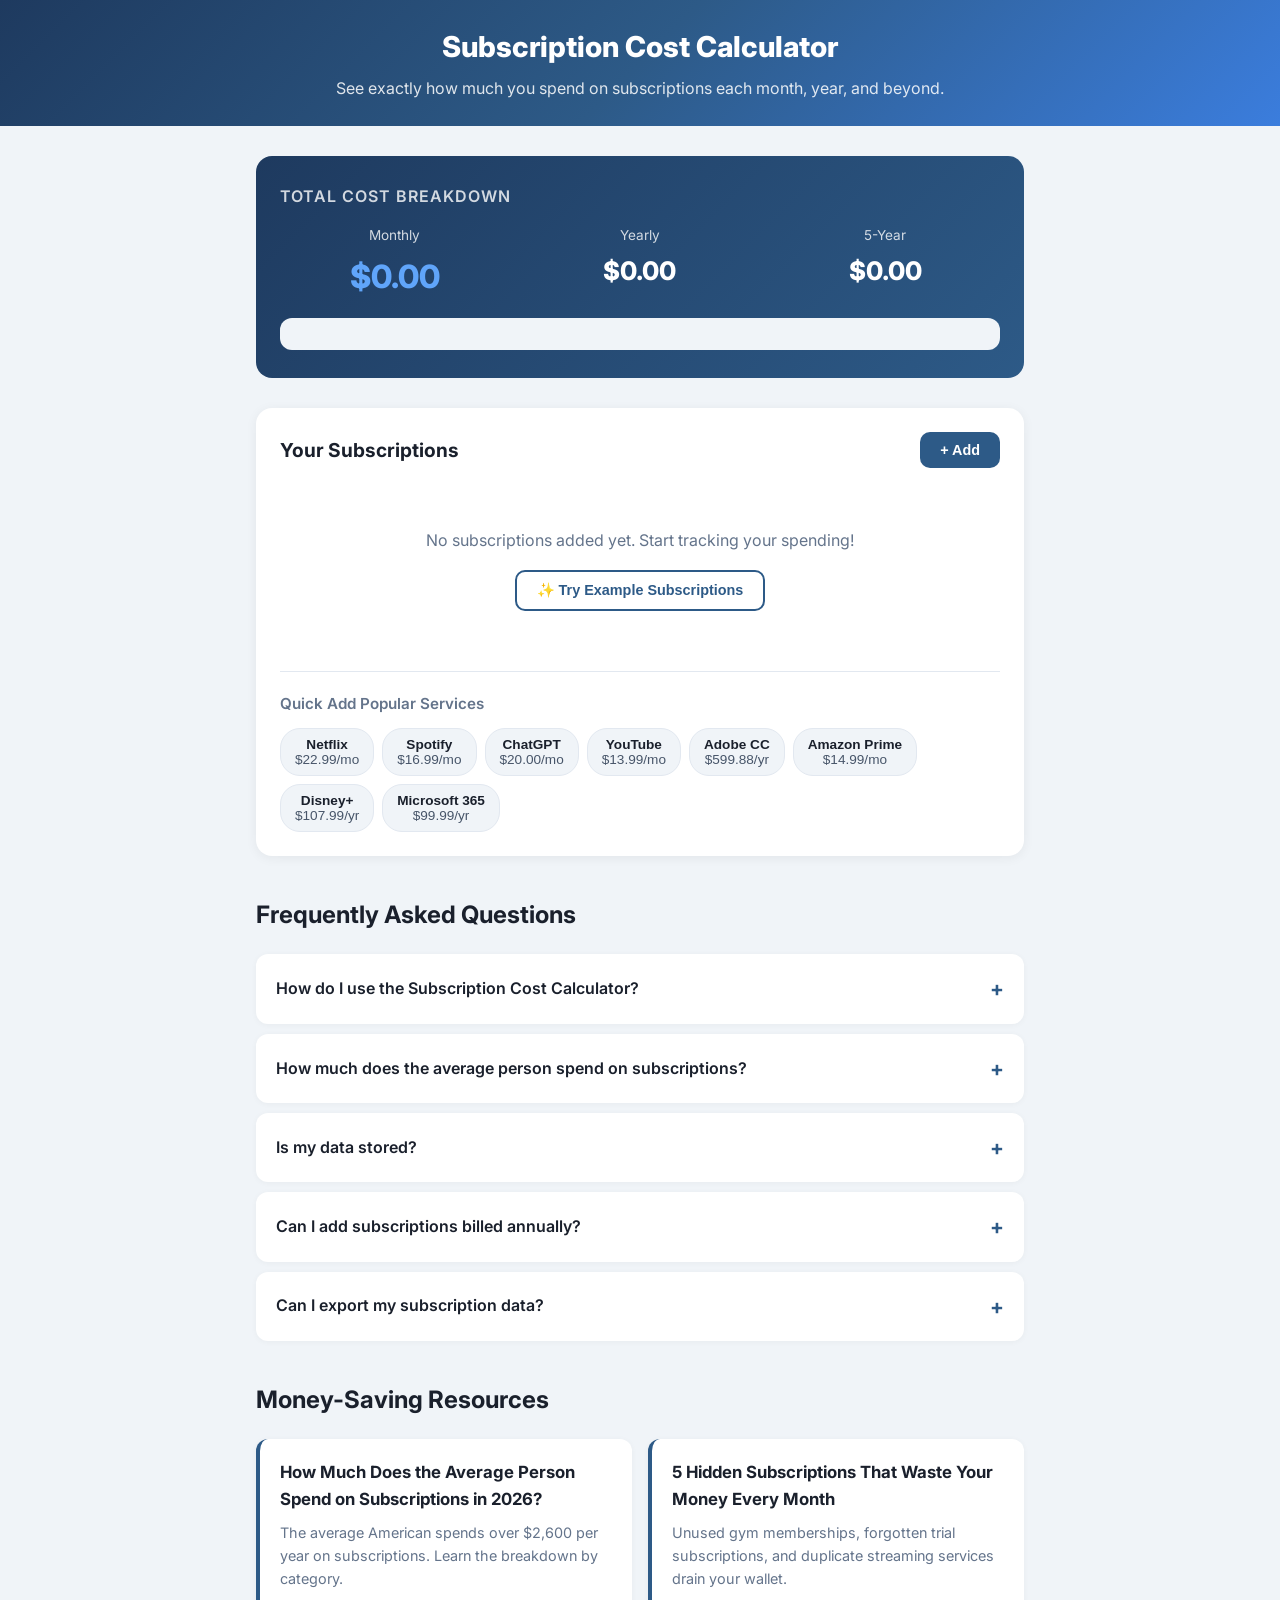
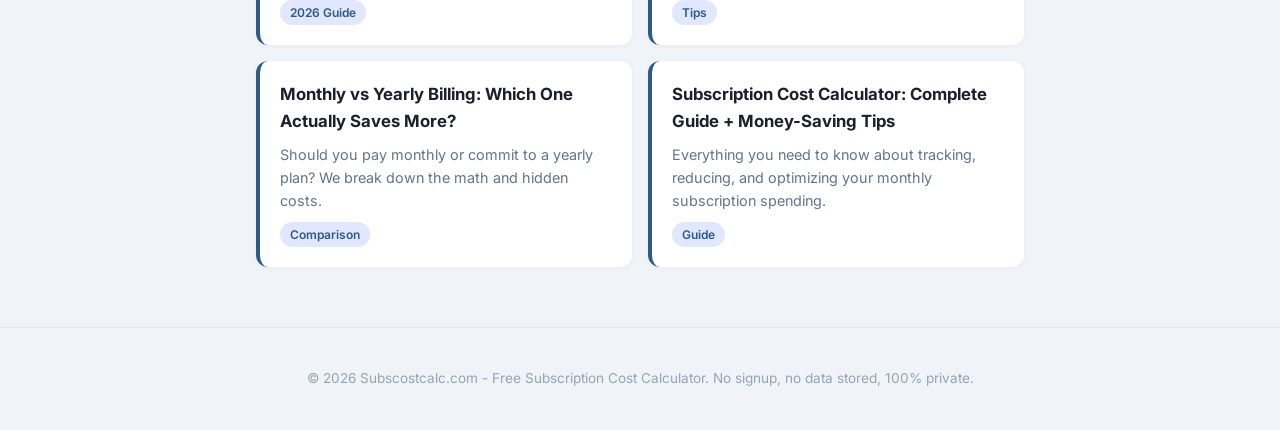
==== index.html @ 9dfee67a "Fix: Quick Add button click issue - added type=button and event delegation" ====
<!DOCTYPE html>
<html lang="en">
<head>
  <meta charset="UTF-8">
  <meta name="viewport" content="width=device-width, initial-scale=1.0">
  <title>Free Subscription Cost Calculator | Track Monthly, Yearly &amp; 5-Year Spending</title>
  <meta name="description" content="Free subscription cost calculator. Add Netflix, Spotify, ChatGPT and more to instantly see your real monthly, yearly and 5-year totals. No sign-up, private and accurate.">
  <meta name="keywords" content="subscription calculator, subscription cost calculator, track subscription spending, monthly budget tool, cancel subscriptions">
  <link rel="canonical" href="https://subscostcalc.com/">
  <meta name="robots" content="index, follow">
  <meta property="og:title" content="Free Subscription Cost Calculator | Track Monthly, Yearly & 5-Year Spending">
  <meta property="og:description" content="Add your subscriptions and see exactly how much you spend monthly, yearly, and over 5 years. No sign-up required.">
  <meta property="og:type" content="website">
  <meta property="og:url" content="https://subscostcalc.com/">
  <meta property="og:site_name" content="Subscostcalc">
  <meta name="twitter:card" content="summary">
  <meta name="twitter:title" content="Free Subscription Cost Calculator">
  <meta name="twitter:description" content="Track your real monthly, yearly and 5-year subscription spending. Free, private, no signup.">
  <link rel="icon" href="data:image/svg+xml,<svg xmlns=%22http://www.w3.org/2000/svg%22 viewBox=%220 0 100 100%22><text y=%22.9em%22 font-size=%2290%22>\U0001f4b3</text></svg>">
  <link rel="stylesheet" href="css/style.css">
  <link href="https://fonts.googleapis.com/css2?family=Inter:wght@400;500;600;700;800&display=swap" rel="stylesheet">
  <script type="application/ld+json">{"@context":"https://schema.org","@type":"WebApplication","name":"Subscription Cost Calculator","description":"Calculate your total subscription costs across monthly, yearly, and 5-year periods.","url":"https://subscostcalc.com/","applicationCategory":"FinanceApplication","offers":{"@type":"Offer","price":"0","priceCurrency":"USD"}}</script>
  <script type="application/ld+json">{"@context":"https://schema.org","@type":"FAQPage","mainEntity":[{"@type":"Question","name":"How do I use the Subscription Cost Calculator?","acceptedAnswer":{"@type":"Answer","text":"Simply add each subscription with its name and cost. Choose monthly or yearly billing. The calculator automatically shows your monthly, yearly, and 5-year totals."}},{"@type":"Question","name":"How much does the average person spend on subscriptions?","acceptedAnswer":{"@type":"Answer","text":"Studies show the average person spends $219 per month on subscriptions - that's over $2,600 per year and $13,000 over 5 years!"}},{"@type":"Question","name":"Is my data stored?","acceptedAnswer":{"@type":"Answer","text":"No. This calculator runs entirely in your browser using localStorage. Your subscription data never leaves your device."}},{"@type":"Question","name":"Can I add subscriptions billed annually?","acceptedAnswer":{"@type":"Answer","text":"Yes! Select Yearly as your billing cycle and enter your annual cost. The calculator automatically divides by 12."}},{"@type":"Question","name":"Can I export my subscription data?","acceptedAnswer":{"@type":"Answer","text":"Yes, click the Export CSV button to download a spreadsheet with all your subscriptions and totals."}}]}</script>
</head>
<body>
  <header class="site-header">
    <div class="header-inner">
      <h1>Subscription Cost Calculator</h1>
      <p>See exactly how much you spend on subscriptions each month, year, and beyond.</p>
    </div>
  </header>

  <div class="container">
    <div class="summary-card">
      <h2>Total Cost Breakdown</h2>
      <div class="summary-grid">
        <div class="summary-item"><span class="label">Monthly</span><span class="value highlight" id="monthly-total">$0.00</span></div>
        <div class="summary-item"><span class="label">Yearly</span><span class="value" id="yearly-total">$0.00</span></div>
        <div class="summary-item"><span class="label">5-Year</span><span class="value" id="five-year-total">$0.00</span></div>
      </div>
      <div class="insight" id="insight-text"></div>
    </div>
  </div>

  <main class="container">
    <div class="card">
      <div class="card-header">
        <h2>Your Subscriptions</h2>
        <div class="header-btns">
          <button id="add-btn" class="btn btn-primary">+ Add</button>
          <button id="export-btn" class="btn btn-outline" style="display:none">&#x1f4e5; Export CSV</button>
        </div>
      </div>
      <div id="subscriptions-list" class="sub-list"></div>
      <div id="empty-state" class="empty-state">
        <p>No subscriptions added yet. Start tracking your spending!</p>
        <button id="example-btn" class="btn btn-outline">&#x2728; Try Example Subscriptions</button>
      </div>
      <div id="quick-add-section" class="quick-add-section">
        <h3>Quick Add Popular Services</h3>
        <div class="quick-add-grid">
          <button type="button" class="quick-add-btn" data-name="Netflix" data-cost="22.99" data-cycle="monthly"><strong>Netflix</strong>$22.99/mo</button>
          <button type="button" class="quick-add-btn" data-name="Spotify" data-cost="16.99" data-cycle="monthly"><strong>Spotify</strong>$16.99/mo</button>
          <button type="button" class="quick-add-btn" data-name="ChatGPT Plus" data-cost="20.00" data-cycle="monthly"><strong>ChatGPT</strong>$20.00/mo</button>
          <button type="button" class="quick-add-btn" data-name="YouTube Premium" data-cost="13.99" data-cycle="monthly"><strong>YouTube</strong>$13.99/mo</button>
          <button type="button" class="quick-add-btn" data-name="Adobe CC" data-cost="599.88" data-cycle="yearly"><strong>Adobe CC</strong>$599.88/yr</button>
          <button type="button" class="quick-add-btn" data-name="Amazon Prime" data-cost="14.99" data-cycle="monthly"><strong>Amazon Prime</strong>$14.99/mo</button>
          <button type="button" class="quick-add-btn" data-name="Disney+" data-cost="107.99" data-cycle="yearly"><strong>Disney+</strong>$107.99/yr</button>
          <button type="button" class="quick-add-btn" data-name="Microsoft 365" data-cost="99.99" data-cycle="yearly"><strong>Microsoft 365</strong>$99.99/yr</button>
        </div>
      </div>
    </div>

    <section class="faq-section">
      <h2>Frequently Asked Questions</h2>
      <div class="faq-item"><div class="faq-question">How do I use the Subscription Cost Calculator?</div><div class="faq-answer"><p>Simply add each subscription with its name and cost. Choose monthly or yearly billing. The calculator automatically shows your monthly, yearly, and 5-year totals.</p></div></div>
      <div class="faq-item"><div class="faq-question">How much does the average person spend on subscriptions?</div><div class="faq-answer"><p>Studies show the average person spends <strong>$219 per month</strong> on subscriptions - that is over <strong>$2,600 per year</strong> and <strong>$13,000 over 5 years</strong>!</p></div></div>
      <div class="faq-item"><div class="faq-question">Is my data stored?</div><div class="faq-answer"><p>No. This calculator runs entirely in your browser using localStorage. Your subscription data never leaves your device and is never uploaded to any server.</p></div></div>
      <div class="faq-item"><div class="faq-question">Can I add subscriptions billed annually?</div><div class="faq-answer"><p>Yes! Select "Yearly" as your billing cycle and enter your annual cost. The calculator automatically divides by 12 to show your monthly equivalent.</p></div></div>
      <div class="faq-item"><div class="faq-question">Can I export my subscription data?</div><div class="faq-answer"><p>Yes, click the "Export CSV" button to download a spreadsheet with all your subscriptions, billing details, and cost totals.</p></div></div>
    </section>

    <section class="blog-section">
      <h2>Money-Saving Resources</h2>
      <div class="blog-grid">
        <div class="blog-card"><h3>How Much Does the Average Person Spend on Subscriptions in 2026?</h3><p>The average American spends over $2,600 per year on subscriptions. Learn the breakdown by category.</p><span class="tag">2026 Guide</span></div>
        <div class="blog-card"><h3>5 Hidden Subscriptions That Waste Your Money Every Month</h3><p>Unused gym memberships, forgotten trial subscriptions, and duplicate streaming services drain your wallet.</p><span class="tag">Tips</span></div>
        <div class="blog-card"><h3>Monthly vs Yearly Billing: Which One Actually Saves More?</h3><p>Should you pay monthly or commit to a yearly plan? We break down the math and hidden costs.</p><span class="tag">Comparison</span></div>
        <div class="blog-card"><h3>Subscription Cost Calculator: Complete Guide + Money-Saving Tips</h3><p>Everything you need to know about tracking, reducing, and optimizing your monthly subscription spending.</p><span class="tag">Guide</span></div>
      </div>
    </section>
  </main>

  <footer class="footer">
    <div class="container"><p>&#169; 2026 Subscostcalc.com - Free Subscription Cost Calculator. No signup, no data stored, 100% private.</p></div>
  </footer>

  <div id="modal-overlay" class="modal-overlay">
    <div class="modal">
      <h2 id="modal-title">Add Subscription</h2>
      <form id="modal-form">
        <div class="form-group"><label for="modal-name">Subscription Name *</label><input type="text" id="modal-name" placeholder="e.g. Netflix, Spotify, Gym"></div>
        <div class="form-group"><label for="modal-cost">Cost *</label><input type="number" id="modal-cost" step="0.01" min="0.01" placeholder="0.00"></div>
        <div class="form-group"><label for="modal-cycle">Billing Cycle *</label><select id="modal-cycle"><option value="monthly">Monthly</option><option value="yearly">Yearly</option></select></div>
        <div class="modal-btns"><button type="button" id="modal-cancel" class="btn btn-outline">Cancel</button><button type="button" id="modal-submit" class="btn btn-primary">Save</button></div>
      </form>
    </div>
  </div>

  <div id="toast" class="toast"></div>
  <script src="js/app.js"></script>
</body>
</html>
---- css/style.css ----
/* === Reset & Base === */
*{margin:0;padding:0;box-sizing:border-box}
body{font-family:'Inter',-apple-system,BlinkMacSystemFont,'Segoe UI',sans-serif;background:#f0f4f8;color:#1a202c;line-height:1.6}

/* === Header === */
.site-header{background:linear-gradient(135deg,#1e3a5f,#2d5a87,#3b7ddd);padding:24px 20px;text-align:center}
.header-inner{max-width:800px;margin:0 auto}
.site-header h1{color:#fff;font-size:1.8rem;font-weight:800;margin-bottom:6px}
.site-header p{color:rgba(255,255,255,.85);font-size:1rem}

/* === Container === */
.container{max-width:800px;margin:0 auto;padding:0 16px}

/* === Summary Card === */
.summary-card{background:linear-gradient(135deg,#1e3a5f,#2d5a87);border-radius:16px;padding:28px 24px;margin:30px auto;max-width:800px;color:#fff}
.summary-card h2{font-size:1rem;font-weight:600;opacity:.8;margin-bottom:16px;text-transform:uppercase;letter-spacing:1px}
.summary-grid{display:grid;grid-template-columns:1fr 1fr 1fr;gap:16px}
.summary-item{text-align:center}
.summary-item .label{display:block;font-size:.85rem;opacity:.8;margin-bottom:4px}
.summary-item .value{display:block;font-size:1.6rem;font-weight:800;color:#fff}
.summary-item .value.highlight{font-size:2rem;color:#60a5fa}

/* === Card === */
.card{background:#fff;border-radius:16px;padding:24px;margin:24px auto;max-width:800px;box-shadow:0 2px 12px rgba(0,0,0,.06)}

/* === Card Header === */
.card-header{display:flex;justify-content:space-between;align-items:center;margin-bottom:20px;flex-wrap:wrap;gap:10px}
.card-header h2{font-size:1.2rem;font-weight:700;color:#1a202c}
.header-btns{display:flex;gap:8px;flex-wrap:wrap}

/* === Buttons === */
.btn{padding:10px 20px;border:none;border-radius:10px;font-size:.9rem;font-weight:600;cursor:pointer;transition:all .2s}
.btn-primary{background:#2d5a87;color:#fff}
.btn-primary:hover{background:#1e3a5f;transform:translateY(-1px)}
.btn-outline{background:transparent;color:#2d5a87;border:2px solid #2d5a87}
.btn-outline:hover{background:#2d5a87;color:#fff}
.btn-sm{padding:6px 12px;font-size:.8rem;border-radius:8px}

/* === Empty State === */
.empty-state{text-align:center;padding:40px 20px}
.empty-state p{color:#64748b;margin-bottom:16px}
.empty-state .examples{display:flex;flex-direction:column;gap:8px;align-items:center;margin-top:16px}
.empty-state .examples small{color:#94a3b8;font-size:.85rem}

/* === Sub Cards === */
.sub-list{display:flex;flex-direction:column;gap:10px}
.sub-card{display:flex;justify-content:space-between;align-items:center;padding:16px;background:#f8fafc;border-radius:12px;border:1px solid #e2e8f0;transition:all .2s}
.sub-card:hover{border-color:#2d5a87;box-shadow:0 2px 8px rgba(45,90,135,.1)}
.sub-info{flex:1;min-width:0}
.sub-name{display:block;font-weight:600;color:#1a202c;font-size:1rem}
.sub-price{display:block;color:#2d5a87;font-weight:700;font-size:.95rem}
.sub-detail{display:block;color:#94a3b8;font-size:.8rem;margin-top:2px}
.sub-actions{display:flex;gap:6px;flex-shrink:0;margin-left:12px}
.btn-edit{background:#e0e7ff;color:#2d5a87;border:none;padding:8px 10px;border-radius:8px;cursor:pointer;font-size:1rem;transition:all .15s}
.btn-edit:hover{background:#2d5a87;color:#fff}
.btn-delete{background:#fee2e2;color:#dc2626;border:none;padding:8px 10px;border-radius:8px;cursor:pointer;font-size:1rem;transition:all .15s}
.btn-delete:hover{background:#dc2626;color:#fff}

/* === Insight === */
.insight{background:#f0f4f8;padding:16px;border-radius:12px;text-align:center;font-size:.95rem;color:#475569;margin-top:16px}

/* === Quick Add === */
.quick-add-section{margin-top:20px;padding-top:20px;border-top:1px solid #e2e8f0}
.quick-add-section h3{font-size:.95rem;font-weight:600;color:#64748b;margin-bottom:12px}
.quick-add-grid{display:flex;flex-wrap:wrap;gap:8px}
.quick-add-btn{padding:8px 14px;background:#f0f4f8;border:1px solid #e2e8f0;border-radius:20px;cursor:pointer;font-size:.85rem;color:#475569;transition:all .15s}
.quick-add-btn:hover{background:#2d5a87;color:#fff;border-color:#2d5a87}
.quick-add-btn strong{display:block;color:#1a202c;font-size:.85rem}
.quick-add-btn:hover strong{color:#fff}

/* === Modal === */
.modal-overlay{display:none;position:fixed;top:0;left:0;right:0;bottom:0;background:rgba(0,0,0,.5);z-index:1000;justify-content:center;align-items:center;padding:20px}
.modal{background:#fff;border-radius:16px;padding:28px;width:100%;max-width:440px;box-shadow:0 20px 60px rgba(0,0,0,.2)}
.modal h2{font-size:1.2rem;font-weight:700;margin-bottom:20px;color:#1a202c}
.form-group{margin-bottom:16px}
.form-group label{display:block;font-size:.9rem;font-weight:600;color:#475569;margin-bottom:6px}
.form-group input,.form-group select{width:100%;padding:12px 14px;border:2px solid #e2e8f0;border-radius:10px;font-size:1rem;font-family:inherit;transition:border-color .2s}
.form-group input:focus,.form-group select:focus{outline:none;border-color:#2d5a87}
.modal-btns{display:flex;gap:10px;margin-top:20px}
.modal-btns .btn{flex:1;text-align:center}

/* === Toast === */
.toast{position:fixed;bottom:30px;left:50%;transform:translateX(-50%) translateY(100px);padding:14px 28px;border-radius:12px;color:#fff;font-weight:600;font-size:.95rem;z-index:2000;transition:transform .3s ease,opacity .3s ease;opacity:0;pointer-events:none}
.toast.show{transform:translateX(-50%) translateY(0);opacity:1}
.toast.success{background:#059669}
.toast.error{background:#dc2626}

/* === FAQ === */
.faq-section{margin:40px auto;max-width:800px}
.faq-section h2{font-size:1.5rem;margin-bottom:20px;color:#1a202c}
.faq-item{background:#fff;border-radius:12px;margin-bottom:10px;box-shadow:0 1px 6px rgba(0,0,0,.04);overflow:hidden}
.faq-question{padding:18px 20px;font-weight:600;cursor:pointer;display:flex;justify-content:space-between;align-items:center;transition:background .2s;font-size:1rem}
.faq-question:hover{background:#f8fafc}
.faq-question::after{content:'+';font-size:1.3rem;color:#2d5a87;font-weight:700;transition:transform .3s}
.faq-open .faq-question::after{transform:rotate(45deg)}
.faq-answer{max-height:0;overflow:hidden;transition:max-height .3s ease,padding .3s ease;padding:0 20px;color:#475569;font-size:.95rem}
.faq-open .faq-answer{max-height:300px;padding:0 20px 18px}

/* === Popular === */
.popular-section{margin:40px auto;max-width:800px}
.popular-section h2{font-size:1.5rem;margin-bottom:20px;color:#1a202c}
.popular-grid{display:grid;grid-template-columns:repeat(auto-fill,minmax(280px,1fr));gap:10px}
.popular-item{background:#fff;padding:14px 18px;border-radius:12px;display:flex;justify-content:space-between;align-items:center;box-shadow:0 1px 6px rgba(0,0,0,.04);transition:all .15s}
.popular-item:hover{box-shadow:0 2px 10px rgba(45,90,135,.12)}
.popular-name{font-weight:600;color:#1a202c}
.popular-price{color:#2d5a87;font-weight:700}

/* === Footer === */
.footer{text-align:center;padding:40px 20px;color:#94a3b8;font-size:.85rem;margin-top:60px;border-top:1px solid #e2e8f0}

/* === Blog === */
.blog-section{margin:40px auto;max-width:800px}
.blog-section h2{font-size:1.5rem;margin-bottom:20px;color:#1a202c}
.blog-grid{display:grid;grid-template-columns:repeat(auto-fill,minmax(340px,1fr));gap:16px}
.blog-card{background:#fff;border-radius:12px;padding:20px;box-shadow:0 1px 6px rgba(0,0,0,.04);border-left:4px solid #2d5a87;transition:all .2s}
.blog-card:hover{box-shadow:0 4px 16px rgba(45,90,135,.12);transform:translateY(-2px)}
.blog-card h3{font-size:1.05rem;margin-bottom:8px;color:#1a202c}
.blog-card p{font-size:.9rem;color:#64748b}
.blog-card .tag{display:inline-block;background:#e0e7ff;color:#2d5a87;padding:3px 10px;border-radius:20px;font-size:.75rem;font-weight:600;margin-top:10px}

/* === Responsive === */
@media(max-width:600px){
  .site-header h1{font-size:1.4rem}
  .summary-grid{grid-template-columns:1fr;gap:12px}
  .summary-item .value{font-size:1.4rem}
  .summary-item .value.highlight{font-size:1.6rem}
  .card{padding:16px;margin:16px}
  .sub-card{flex-direction:column;align-items:flex-start;gap:10px}
  .sub-actions{align-self:flex-end;margin-left:0}
  .popular-grid,.blog-grid{grid-template-columns:1fr}
  .modal{padding:20px}
  .header-btns{width:100%}
  .header-btns .btn{flex:1}
}
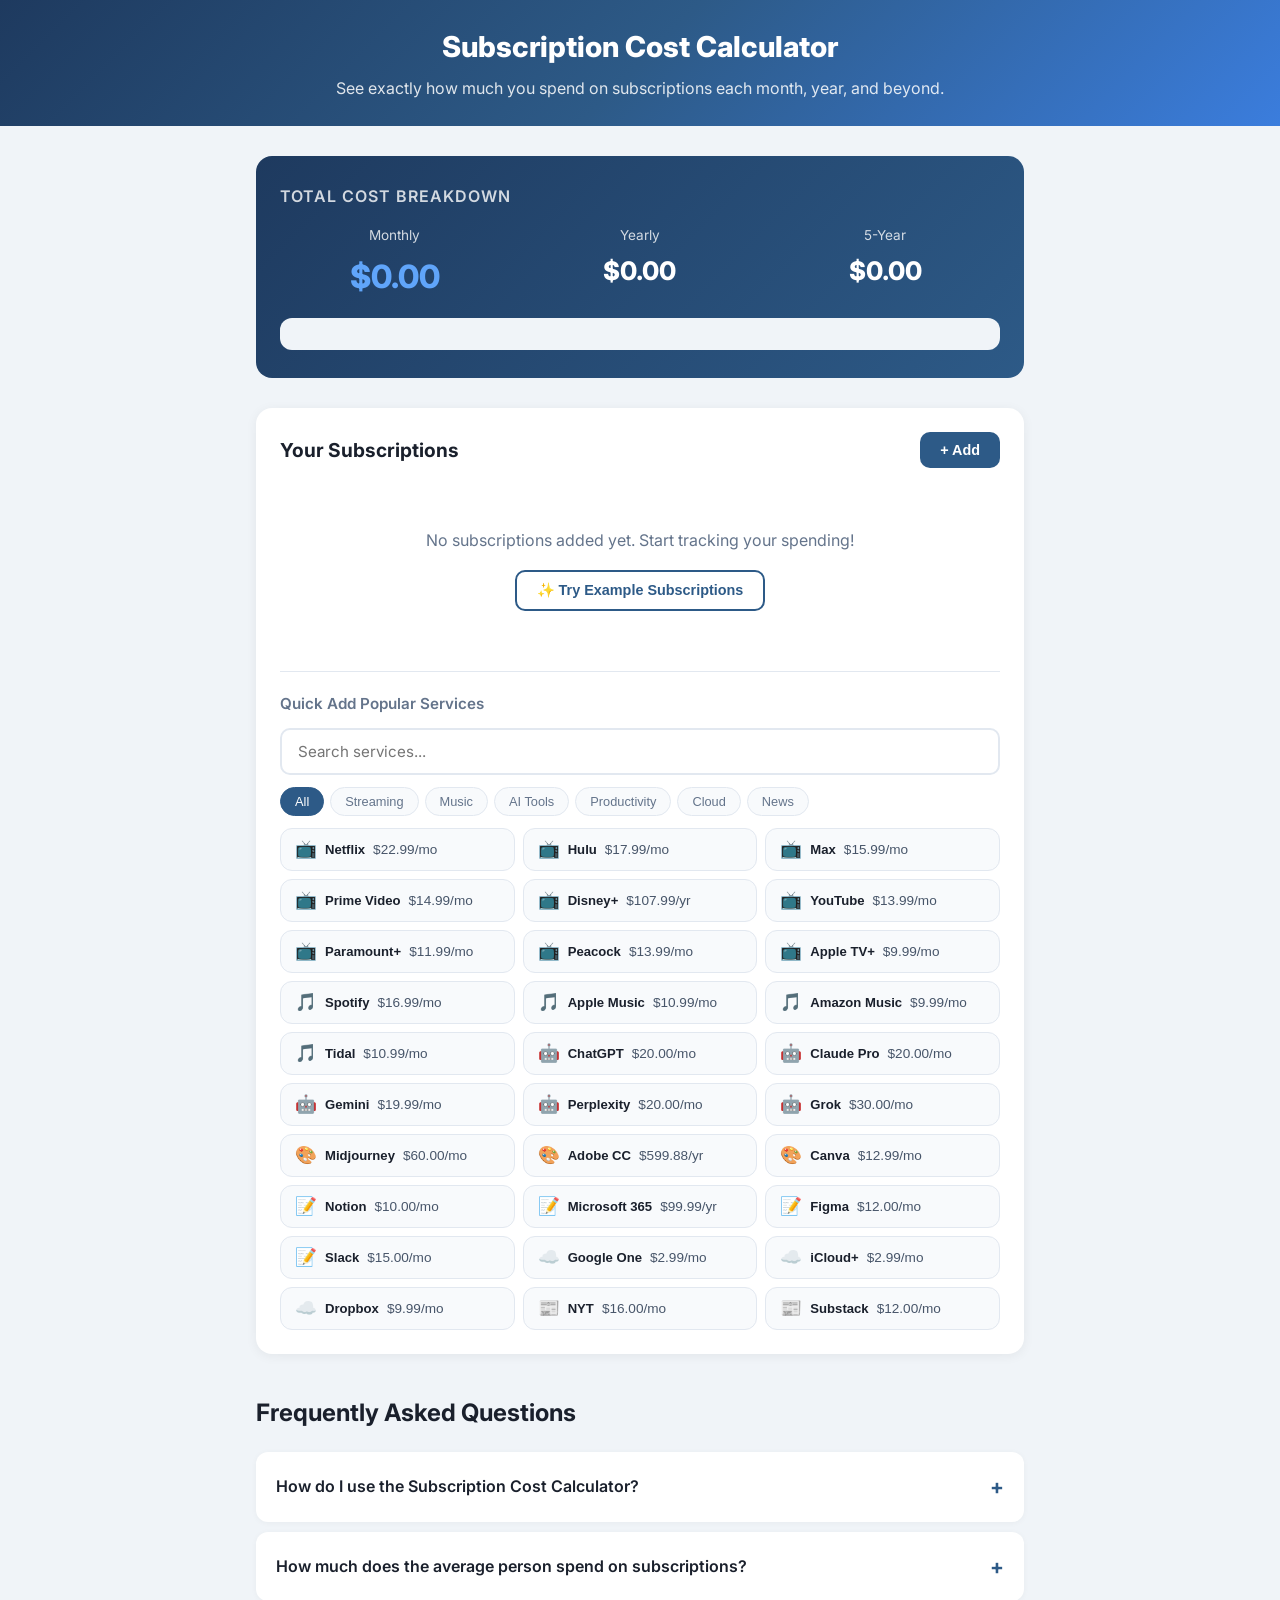
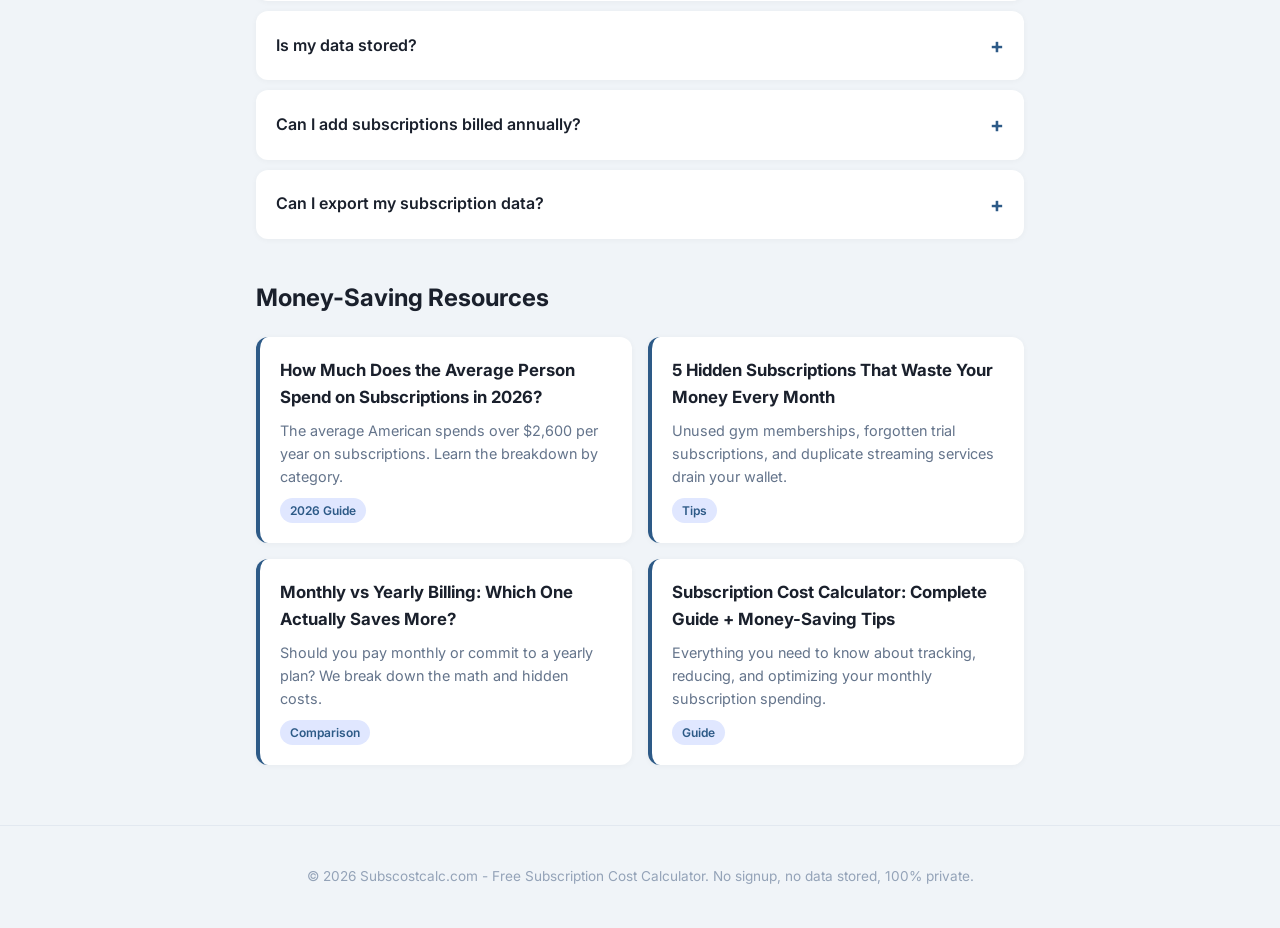
==== commit f37df07f: "Major update: 31 services, search, tabs, category chart, compare bar, savings tips" ====
--- a/index.html
+++ b/index.html
@@ -1,6 +1,7 @@
 <!DOCTYPE html>
 <html lang="en">
 <head>
+    <meta name="description" content="Free Subscription Cost Calculator 2026. Track your Netflix, Spotify, ChatGPT, Claude Pro, Gemini, and all subscription spending. See monthly, yearly & 5-year totals. 100% private, no signup required.">
   <meta charset="UTF-8">
   <meta name="viewport" content="width=device-width, initial-scale=1.0">
   <title>Free Subscription Cost Calculator | Track Monthly, Yearly &amp; 5-Year Spending</title>
@@ -58,15 +59,53 @@
       </div>
       <div id="quick-add-section" class="quick-add-section">
         <h3>Quick Add Popular Services</h3>
-        <div class="quick-add-grid">
-          <button type="button" class="quick-add-btn" data-name="Netflix" data-cost="22.99" data-cycle="monthly"><strong>Netflix</strong>$22.99/mo</button>
-          <button type="button" class="quick-add-btn" data-name="Spotify" data-cost="16.99" data-cycle="monthly"><strong>Spotify</strong>$16.99/mo</button>
-          <button type="button" class="quick-add-btn" data-name="ChatGPT Plus" data-cost="20.00" data-cycle="monthly"><strong>ChatGPT</strong>$20.00/mo</button>
-          <button type="button" class="quick-add-btn" data-name="YouTube Premium" data-cost="13.99" data-cycle="monthly"><strong>YouTube</strong>$13.99/mo</button>
-          <button type="button" class="quick-add-btn" data-name="Adobe CC" data-cost="599.88" data-cycle="yearly"><strong>Adobe CC</strong>$599.88/yr</button>
-          <button type="button" class="quick-add-btn" data-name="Amazon Prime" data-cost="14.99" data-cycle="monthly"><strong>Amazon Prime</strong>$14.99/mo</button>
-          <button type="button" class="quick-add-btn" data-name="Disney+" data-cost="107.99" data-cycle="yearly"><strong>Disney+</strong>$107.99/yr</button>
-          <button type="button" class="quick-add-btn" data-name="Microsoft 365" data-cost="99.99" data-cycle="yearly"><strong>Microsoft 365</strong>$99.99/yr</button>
+        <input type="text" id="quick-add-search" placeholder="Search services..." autocomplete="off">
+        <div class="quick-add-tabs">
+          <button class="tab-btn active" data-tab="all">All</button>
+          <button class="tab-btn" data-tab="streaming">Streaming</button>
+          <button class="tab-btn" data-tab="music">Music</button>
+          <button class="tab-btn" data-tab="ai">AI Tools</button>
+          <button class="tab-btn" data-tab="productivity">Productivity</button>
+          <button class="tab-btn" data-tab="cloud">Cloud</button>
+          <button class="tab-btn" data-tab="news">News</button>
+        </div>
+        <div class="quick-add-grid" id="quick-add-list">
+          <!-- Streaming -->
+          <button type="button" class="quick-add-btn" data-category="streaming" data-name="Netflix" data-cost="22.99" data-cycle="monthly"><span class="qa-icon">📺</span><strong>Netflix</strong> $22.99/mo</button>
+          <button type="button" class="quick-add-btn" data-category="streaming" data-name="Hulu" data-cost="17.99" data-cycle="monthly"><span class="qa-icon">📺</span><strong>Hulu</strong> $17.99/mo</button>
+          <button type="button" class="quick-add-btn" data-category="streaming" data-name="Max (HBO)" data-cost="15.99" data-cycle="monthly"><span class="qa-icon">📺</span><strong>Max</strong> $15.99/mo</button>
+          <button type="button" class="quick-add-btn" data-category="streaming" data-name="Amazon Prime Video" data-cost="14.99" data-cycle="monthly"><span class="qa-icon">📺</span><strong>Prime Video</strong> $14.99/mo</button>
+          <button type="button" class="quick-add-btn" data-category="streaming" data-name="Disney+" data-cost="107.99" data-cycle="yearly"><span class="qa-icon">📺</span><strong>Disney+</strong> $107.99/yr</button>
+          <button type="button" class="quick-add-btn" data-category="streaming" data-name="YouTube Premium" data-cost="13.99" data-cycle="monthly"><span class="qa-icon">📺</span><strong>YouTube</strong> $13.99/mo</button>
+          <button type="button" class="quick-add-btn" data-category="streaming" data-name="Paramount+" data-cost="11.99" data-cycle="monthly"><span class="qa-icon">📺</span><strong>Paramount+</strong> $11.99/mo</button>
+          <button type="button" class="quick-add-btn" data-category="streaming" data-name="Peacock" data-cost="13.99" data-cycle="monthly"><span class="qa-icon">📺</span><strong>Peacock</strong> $13.99/mo</button>
+          <button type="button" class="quick-add-btn" data-category="streaming" data-name="Apple TV+" data-cost="9.99" data-cycle="monthly"><span class="qa-icon">📺</span><strong>Apple TV+</strong> $9.99/mo</button>
+          <!-- Music -->
+          <button type="button" class="quick-add-btn" data-category="music" data-name="Spotify" data-cost="16.99" data-cycle="monthly"><span class="qa-icon">🎵</span><strong>Spotify</strong> $16.99/mo</button>
+          <button type="button" class="quick-add-btn" data-category="music" data-name="Apple Music" data-cost="10.99" data-cycle="monthly"><span class="qa-icon">🎵</span><strong>Apple Music</strong> $10.99/mo</button>
+          <button type="button" class="quick-add-btn" data-category="music" data-name="Amazon Music" data-cost="9.99" data-cycle="monthly"><span class="qa-icon">🎵</span><strong>Amazon Music</strong> $9.99/mo</button>
+          <button type="button" class="quick-add-btn" data-category="music" data-name="Tidal" data-cost="10.99" data-cycle="monthly"><span class="qa-icon">🎵</span><strong>Tidal</strong> $10.99/mo</button>
+          <!-- AI Tools -->
+          <button type="button" class="quick-add-btn" data-category="ai" data-name="ChatGPT Plus" data-cost="20.00" data-cycle="monthly"><span class="qa-icon">🤖</span><strong>ChatGPT</strong> $20.00/mo</button>
+          <button type="button" class="quick-add-btn" data-category="ai" data-name="Claude Pro" data-cost="20.00" data-cycle="monthly"><span class="qa-icon">🤖</span><strong>Claude Pro</strong> $20.00/mo</button>
+          <button type="button" class="quick-add-btn" data-category="ai" data-name="Gemini Advanced" data-cost="19.99" data-cycle="monthly"><span class="qa-icon">🤖</span><strong>Gemini</strong> $19.99/mo</button>
+          <button type="button" class="quick-add-btn" data-category="ai" data-name="Perplexity Pro" data-cost="20.00" data-cycle="monthly"><span class="qa-icon">🤖</span><strong>Perplexity</strong> $20.00/mo</button>
+          <button type="button" class="quick-add-btn" data-category="ai" data-name="Grok SuperGrok" data-cost="30.00" data-cycle="monthly"><span class="qa-icon">🤖</span><strong>Grok</strong> $30.00/mo</button>
+          <button type="button" class="quick-add-btn" data-category="ai" data-name="Midjourney" data-cost="60.00" data-cycle="monthly"><span class="qa-icon">🎨</span><strong>Midjourney</strong> $60.00/mo</button>
+          <button type="button" class="quick-add-btn" data-category="ai" data-name="Adobe CC" data-cost="599.88" data-cycle="yearly"><span class="qa-icon">🎨</span><strong>Adobe CC</strong> $599.88/yr</button>
+          <button type="button" class="quick-add-btn" data-category="ai" data-name="Canva Pro" data-cost="12.99" data-cycle="monthly"><span class="qa-icon">🎨</span><strong>Canva</strong> $12.99/mo</button>
+          <!-- Productivity -->
+          <button type="button" class="quick-add-btn" data-category="productivity" data-name="Notion Plus" data-cost="10.00" data-cycle="monthly"><span class="qa-icon">📝</span><strong>Notion</strong> $10.00/mo</button>
+          <button type="button" class="quick-add-btn" data-category="productivity" data-name="Microsoft 365" data-cost="99.99" data-cycle="yearly"><span class="qa-icon">📝</span><strong>Microsoft 365</strong> $99.99/yr</button>
+          <button type="button" class="quick-add-btn" data-category="productivity" data-name="Figma" data-cost="12.00" data-cycle="monthly"><span class="qa-icon">📝</span><strong>Figma</strong> $12.00/mo</button>
+          <button type="button" class="quick-add-btn" data-category="productivity" data-name="Slack Pro" data-cost="15.00" data-cycle="monthly"><span class="qa-icon">📝</span><strong>Slack</strong> $15.00/mo</button>
+          <!-- Cloud -->
+          <button type="button" class="quick-add-btn" data-category="cloud" data-name="Google One" data-cost="2.99" data-cycle="monthly"><span class="qa-icon">☁️</span><strong>Google One</strong> $2.99/mo</button>
+          <button type="button" class="quick-add-btn" data-category="cloud" data-name="iCloud+" data-cost="2.99" data-cycle="monthly"><span class="qa-icon">☁️</span><strong>iCloud+</strong> $2.99/mo</button>
+          <button type="button" class="quick-add-btn" data-category="cloud" data-name="Dropbox Plus" data-cost="9.99" data-cycle="monthly"><span class="qa-icon">☁️</span><strong>Dropbox</strong> $9.99/mo</button>
+          <!-- News -->
+          <button type="button" class="quick-add-btn" data-category="news" data-name="NYT" data-cost="16.00" data-cycle="monthly"><span class="qa-icon">📰</span><strong>NYT</strong> $16.00/mo</button>
+          <button type="button" class="quick-add-btn" data-category="news" data-name="Substack" data-cost="12.00" data-cycle="monthly"><span class="qa-icon">📰</span><strong>Substack</strong> $12.00/mo</button>
         </div>
       </div>
     </div>
--- a/css/style.css
+++ b/css/style.css
@@ -63,9 +63,10 @@
 .quick-add-section{margin-top:20px;padding-top:20px;border-top:1px solid #e2e8f0}
 .quick-add-section h3{font-size:.95rem;font-weight:600;color:#64748b;margin-bottom:12px}
 .quick-add-grid{display:flex;flex-wrap:wrap;gap:8px}
-.quick-add-btn{padding:8px 14px;background:#f0f4f8;border:1px solid #e2e8f0;border-radius:20px;cursor:pointer;font-size:.85rem;color:#475569;transition:all .15s}
-.quick-add-btn:hover{background:#2d5a87;color:#fff;border-color:#2d5a87}
-.quick-add-btn strong{display:block;color:#1a202c;font-size:.85rem}
+.quick-add-btn{padding:10px 16px;background:#f0f4f8;border:1px solid #e2e8f0;border-radius:20px;cursor:pointer;font-size:.9rem;color:#475569;transition:all .2s ease;user-select:none;-webkit-user-select:none;-webkit-tap-highlight-color:transparent}
+.quick-add-btn:hover{background:#2d5a87;color:#fff;border-color:#2d5a87;transform:translateY(-2px);box-shadow:0 4px 12px rgba(45,90,135,.2)}
+.quick-add-btn:active{transform:translateY(0);box-shadow:0 2px 6px rgba(45,90,135,.15)}
+.quick-add-btn strong{display:inline;color:#1a202c;font-size:.9rem;vertical-align:middle}
 .quick-add-btn:hover strong{color:#fff}
 
 /* === Modal === */
@@ -119,6 +120,47 @@
 .blog-card .tag{display:inline-block;background:#e0e7ff;color:#2d5a87;padding:3px 10px;border-radius:20px;font-size:.75rem;font-weight:600;margin-top:10px}
 
 /* === Responsive === */
+
+/* === Quick Add Enhanced === */
+#quick-add-search{width:100%;padding:12px 16px;border:2px solid #e2e8f0;border-radius:10px;font-size:.95rem;font-family:inherit;transition:border-color .2s;margin-bottom:12px}
+#quick-add-search:focus{outline:none;border-color:#2d5a87}
+.quick-add-tabs{display:flex;flex-wrap:wrap;gap:6px;margin-bottom:12px}
+.tab-btn{padding:6px 14px;background:#f8fafc;border:1px solid #e2e8f0;border-radius:20px;cursor:pointer;font-size:.8rem;color:#64748b;transition:all .2s;font-weight:500}
+.tab-btn:hover{background:#e0e7ff;color:#2d5a87}
+.tab-btn.active{background:#2d5a87;color:#fff;border-color:#2d5a87}
+.quick-add-grid{display:grid;grid-template-columns:repeat(auto-fill,minmax(180px,1fr));gap:8px}
+.quick-add-btn{padding:10px 14px;background:#f8fafc;border:1px solid #e2e8f0;border-radius:12px;cursor:pointer;font-size:.85rem;color:#475569;transition:all .2s ease;display:flex;align-items:center;gap:8px;user-select:none;-webkit-user-select:none;-webkit-tap-highlight-color:transparent}
+.quick-add-btn:hover{background:#e0e7ff;color:#1e3a5f;border-color:#2d5a87;transform:translateY(-1px);box-shadow:0 4px 10px rgba(45,90,135,.12)}
+.quick-add-btn:active{transform:translateY(0);box-shadow:none}
+.qa-icon{font-size:1.1rem}
+.quick-add-btn strong{display:inline;font-size:.82rem;font-weight:600}
+[data-category]{display:inline-flex}
+
+/* === Category Chart === */
+.chart-container{margin-top:20px;background:#fff;border-radius:12px;padding:20px;box-shadow:0 1px 6px rgba(0,0,0,.04)}
+.chart-container h4{font-size:.95rem;font-weight:600;color:#64748b;margin-bottom:12px}
+.chart-bar-row{display:flex;align-items:center;gap:10px;margin-bottom:8px}
+.chart-bar-label{min-width:100px;font-size:.82rem;color:#475569;font-weight:500}
+.chart-bar{flex:1;height:24px;background:#f0f4f8;border-radius:6px;overflow:hidden;position:relative}
+.chart-bar-fill{height:100%;background:linear-gradient(90deg,#2d5a87,#4a90d9);border-radius:6px;transition:width .5s ease}
+.chart-bar-fill.streaming{background:linear-gradient(90deg,#e50914,#ff4d4d)}
+.chart-bar-fill.music{background:linear-gradient(90deg,#1db954,#6dd4a0)}
+.chart-bar-fill.ai{background:linear-gradient(90deg,#8b5cf6,#c084fc)}
+.chart-bar-fill.productivity{background:linear-gradient(90deg,#f59e0b,#fbbf24)}
+.chart-bar-fill.cloud{background:linear-gradient(90deg,#06b6d4,#67e8f9)}
+.chart-bar-fill.news{background:linear-gradient(90deg,#8b4513,#cd853f)}
+.chart-bar-value{min-width:80px;text-align:right;font-size:.82rem;color:#1a202c;font-weight:600}
+
+/* === Compare Bar === */
+.compare-bar{margin-top:16px;padding:12px 16px;background:#f0fdf4;border-radius:10px;border-left:4px solid #059669}
+.compare-bar .amount{font-size:1.2rem;font-weight:700;color:#059669}
+
+/* === Savings Card === */
+.savings-card{margin-top:16px;padding:16px;background:linear-gradient(135deg,#f0f9ff,#e0f2fe);border-radius:12px;border:1px solid #7dd3fc}
+.savings-card .savings-title{font-size:.9rem;font-weight:600;color:#0369a1;margin-bottom:6px}
+.savings-card .savings-text{font-size:.85rem;color:#0c4a6e;line-height:1.5}
+
+/* === Responsive */
 @media(max-width:600px){
   .site-header h1{font-size:1.4rem}
   .summary-grid{grid-template-columns:1fr;gap:12px}
@@ -131,4 +173,25 @@
   .modal{padding:20px}
   .header-btns{width:100%}
   .header-btns .btn{flex:1}
+  .quick-add-grid{grid-template-columns:repeat(auto-fill,minmax(150px,1fr))}
+  .chart-bar-label{min-width:70px;font-size:.75rem}
+  .chart-bar-value{min-width:60px;font-size:.75rem}
 }
+
+@media(max-width:600px){
+  .site-header h1{font-size:1.4rem}
+  .summary-grid{grid-template-columns:1fr;gap:12px}
+  .summary-item .value{font-size:1.4rem}
+  .summary-item .value.highlight{font-size:1.6rem}
+  .card{padding:16px;margin:16px}
+  .sub-card{flex-direction:column;align-items:flex-start;gap:10px}
+  .sub-actions{align-self:flex-end;margin-left:0}
+  .popular-grid,.blog-grid{grid-template-columns:1fr}
+  .modal{padding:20px}
+  .header-btns{width:100%}
+  .header-btns .btn{flex:1}
+  .quick-add-grid{gap:6px}
+  .quick-add-btn{padding:8px 12px;font-size:.85rem}
+  .sub-name{font-size:1rem !important}
+  .sub-price{font-size:1rem !important}
+}
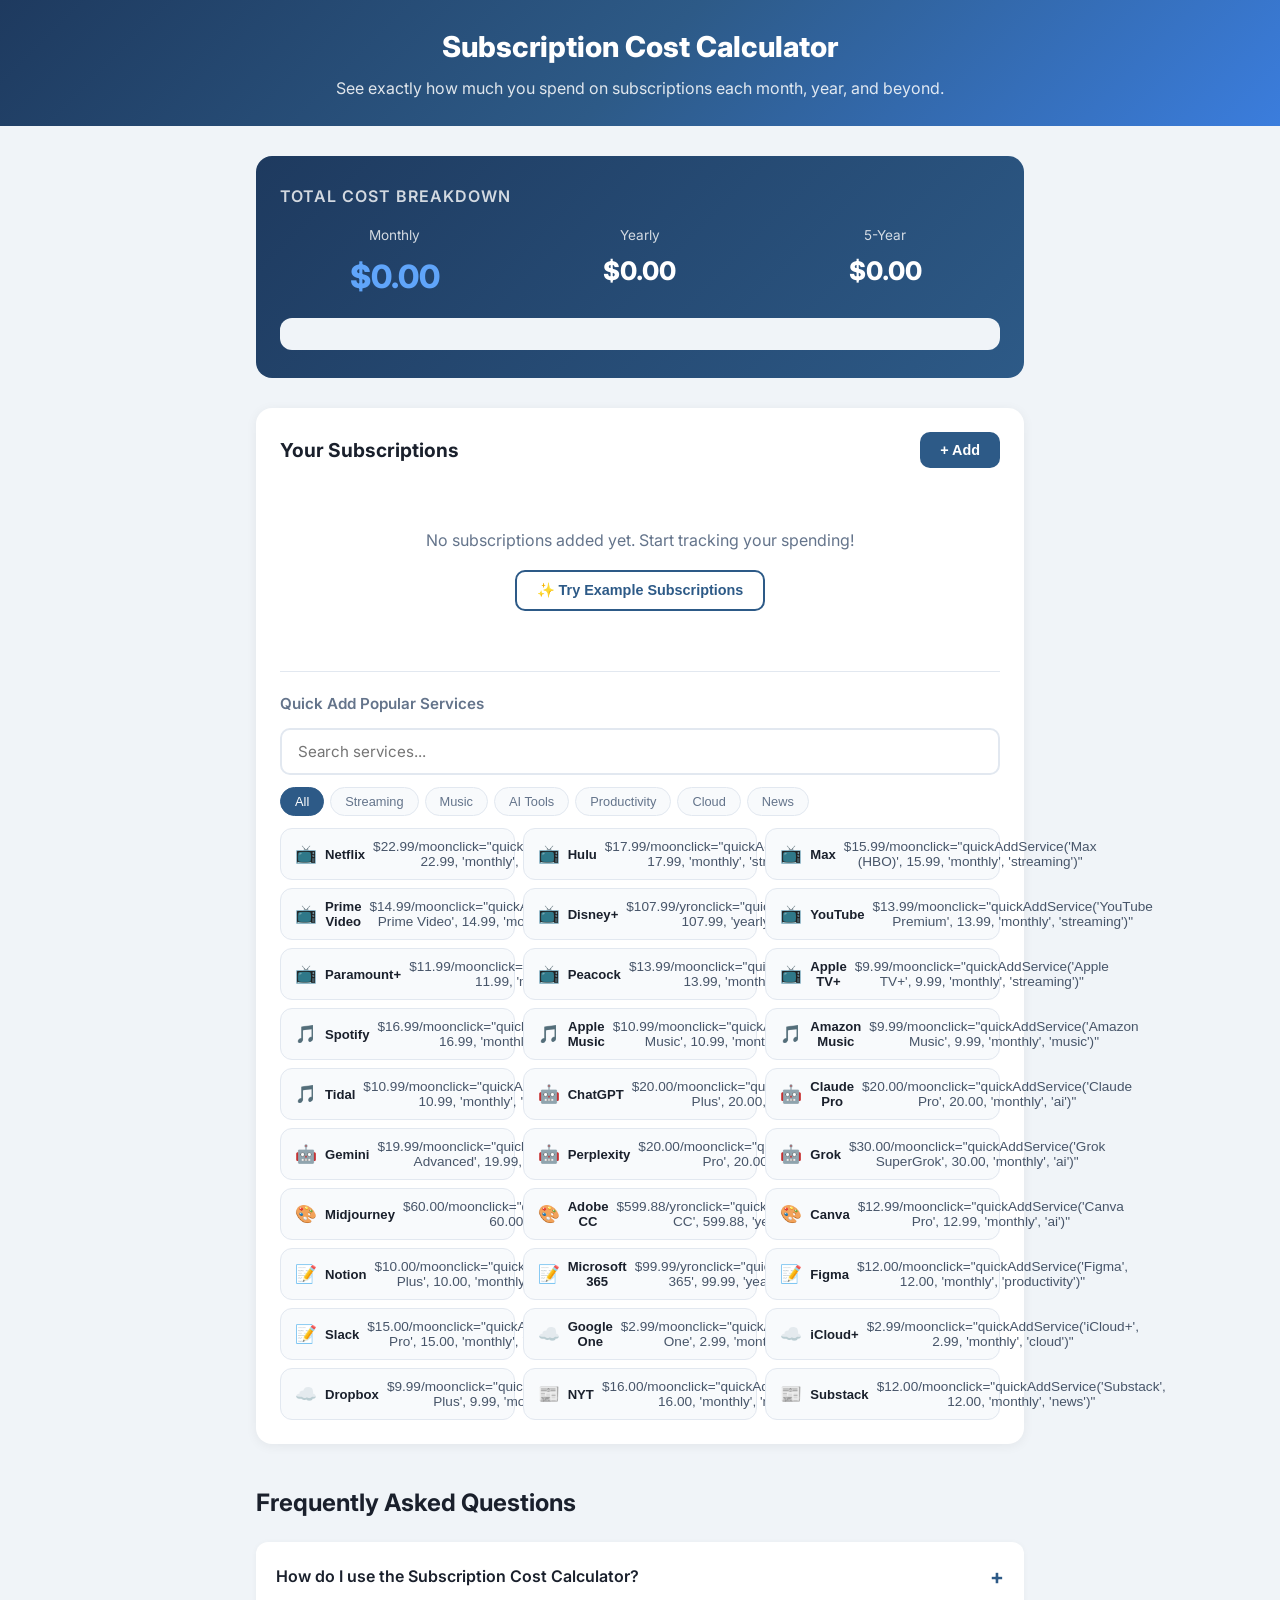
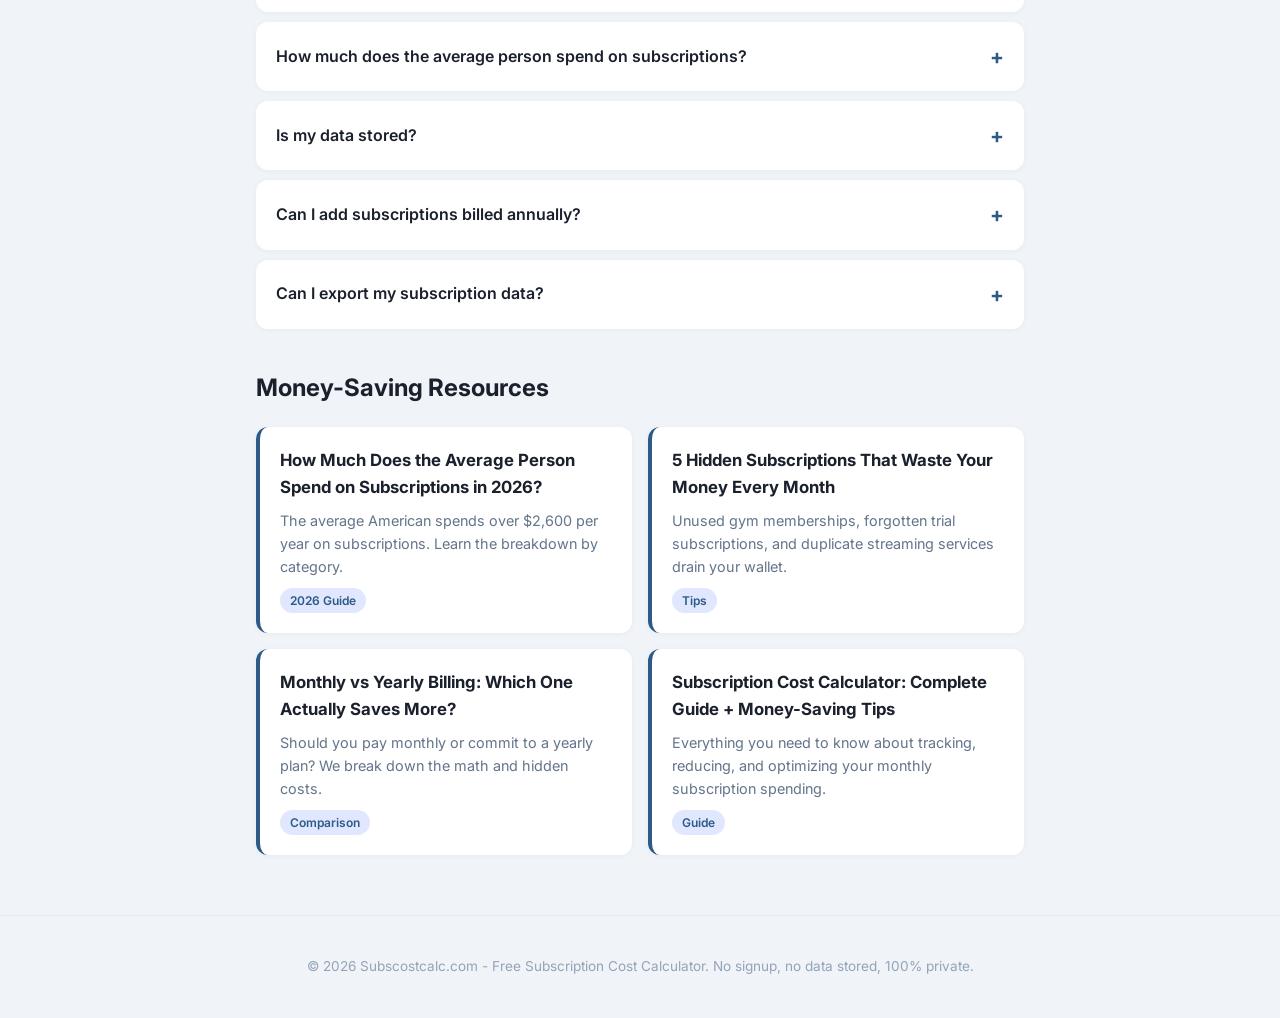
==== commit 4f9fd32e: "feat: inline quickAddService onclick + 31 services + search + tabs" ====
--- a/index.html
+++ b/index.html
@@ -71,43 +71,47 @@
         </div>
         <div class="quick-add-grid" id="quick-add-list">
           <!-- Streaming -->
-          <button type="button" class="quick-add-btn" data-category="streaming" data-name="Netflix" data-cost="22.99" data-cycle="monthly"><span class="qa-icon">📺</span><strong>Netflix</strong> $22.99/mo</button>
-          <button type="button" class="quick-add-btn" data-category="streaming" data-name="Hulu" data-cost="17.99" data-cycle="monthly"><span class="qa-icon">📺</span><strong>Hulu</strong> $17.99/mo</button>
-          <button type="button" class="quick-add-btn" data-category="streaming" data-name="Max (HBO)" data-cost="15.99" data-cycle="monthly"><span class="qa-icon">📺</span><strong>Max</strong> $15.99/mo</button>
-          <button type="button" class="quick-add-btn" data-category="streaming" data-name="Amazon Prime Video" data-cost="14.99" data-cycle="monthly"><span class="qa-icon">📺</span><strong>Prime Video</strong> $14.99/mo</button>
-          <button type="button" class="quick-add-btn" data-category="streaming" data-name="Disney+" data-cost="107.99" data-cycle="yearly"><span class="qa-icon">📺</span><strong>Disney+</strong> $107.99/yr</button>
-          <button type="button" class="quick-add-btn" data-category="streaming" data-name="YouTube Premium" data-cost="13.99" data-cycle="monthly"><span class="qa-icon">📺</span><strong>YouTube</strong> $13.99/mo</button>
-          <button type="button" class="quick-add-btn" data-category="streaming" data-name="Paramount+" data-cost="11.99" data-cycle="monthly"><span class="qa-icon">📺</span><strong>Paramount+</strong> $11.99/mo</button>
-          <button type="button" class="quick-add-btn" data-category="streaming" data-name="Peacock" data-cost="13.99" data-cycle="monthly"><span class="qa-icon">📺</span><strong>Peacock</strong> $13.99/mo</button>
-          <button type="button" class="quick-add-btn" data-category="streaming" data-name="Apple TV+" data-cost="9.99" data-cycle="monthly"><span class="qa-icon">📺</span><strong>Apple TV+</strong> $9.99/mo</button>
+          <button type="button" class="quick-add-btn" data-category="streaming" data-name="Netflix" data-cost="22.99" data-cycle="monthly"><span class="qa-icon">📺</span><strong>Netflix</strong> $22.99/moonclick="quickAddService('Netflix', 22.99, 'monthly', 'streaming')"</button>
+          <button type="button" class="quick-add-btn" data-category="streaming" data-name="Hulu" data-cost="17.99" data-cycle="monthly"><span class="qa-icon">📺</span><strong>Hulu</strong> $17.99/moonclick="quickAddService('Hulu', 17.99, 'monthly', 'streaming')"</button>
+          <button type="button" class="quick-add-btn" data-category="streaming" data-name="Max (HBO)" data-cost="15.99" data-cycle="monthly"><span class="qa-icon">📺</span><strong>Max</strong> $15.99/moonclick="quickAddService('Max (HBO)', 15.99, 'monthly', 'streaming')"</button>
+          <button type="button" class="quick-add-btn" data-category="streaming" data-name="Amazon Prime Video" data-cost="14.99" data-cycle="monthly"><span class="qa-icon">📺</span><strong>Prime Video</strong> $14.99/moonclick="quickAddService('Amazon Prime Video', 14.99, 'monthly', 'streaming')"</button>
+          <button type="button" class="quick-add-btn" data-category="streaming" data-name="Disney+" data-cost="107.99" data-cycle="yearly"><span class="qa-icon">📺</span><strong>Disney+</strong> $107.99/yronclick="quickAddService('Disney+', 107.99, 'yearly', 'streaming')"</button>
+          <button type="button" class="quick-add-btn" data-category="streaming" data-name="YouTube Premium" data-cost="13.99" data-cycle="monthly"><span class="qa-icon">📺</span><strong>YouTube</strong> $13.99/moonclick="quickAddService('YouTube Premium', 13.99, 'monthly', 'streaming')"</button>
+          <button type="button" class="quick-add-btn" data-category="streaming" data-name="Paramount+" data-cost="11.99" data-cycle="monthly"><span class="qa-icon">📺</span><strong>Paramount+</strong> $11.99/moonclick="quickAddService('Paramount+', 11.99, 'monthly', 'streaming')"</button>
+          <button type="button" class="quick-add-btn" data-category="streaming" data-name="Peacock" data-cost="13.99" data-cycle="monthly"><span class="qa-icon">📺</span><strong>Peacock</strong> $13.99/moonclick="quickAddService('Peacock', 13.99, 'monthly', 'streaming')"</button>
+          <button type="button" class="quick-add-btn" data-category="streaming" data-name="Apple TV+" data-cost="9.99" data-cycle="monthly"><span class="qa-icon">📺</span><strong>Apple TV+</strong> $9.99/moonclick="quickAddService('Apple TV+', 9.99, 'monthly', 'streaming')"</button>
           <!-- Music -->
-          <button type="button" class="quick-add-btn" data-category="music" data-name="Spotify" data-cost="16.99" data-cycle="monthly"><span class="qa-icon">🎵</span><strong>Spotify</strong> $16.99/mo</button>
-          <button type="button" class="quick-add-btn" data-category="music" data-name="Apple Music" data-cost="10.99" data-cycle="monthly"><span class="qa-icon">🎵</span><strong>Apple Music</strong> $10.99/mo</button>
-          <button type="button" class="quick-add-btn" data-category="music" data-name="Amazon Music" data-cost="9.99" data-cycle="monthly"><span class="qa-icon">🎵</span><strong>Amazon Music</strong> $9.99/mo</button>
-          <button type="button" class="quick-add-btn" data-category="music" data-name="Tidal" data-cost="10.99" data-cycle="monthly"><span class="qa-icon">🎵</span><strong>Tidal</strong> $10.99/mo</button>
+          <button type="button" class="quick-add-btn" data-category="music" data-name="Spotify" data-cost="16.99" data-cycle="monthly"><span class="qa-icon">🎵</span><strong>Spotify</strong> $16.99/moonclick="quickAddService('Spotify', 16.99, 'monthly', 'music')"</button>
+          <button type="button" class="quick-add-btn" data-category="music" data-name="Apple Music" data-cost="10.99" data-cycle="monthly"><span class="qa-icon">🎵</span><strong>Apple Music</strong> $10.99/moonclick="quickAddService('Apple Music', 10.99, 'monthly', 'music')"</button>
+          <button type="button" class="quick-add-btn" data-category="music" data-name="Amazon Music" data-cost="9.99" data-cycle="monthly"><span class="qa-icon">🎵</span><strong>Amazon Music</strong> $9.99/moonclick="quickAddService('Amazon Music', 9.99, 'monthly', 'music')"</button>
+          <button type="button" class="quick-add-btn" data-category="music" data-name="Tidal" data-cost="10.99" data-cycle="monthly"><span class="qa-icon">🎵</span><strong>Tidal</strong> $10.99/moonclick="quickAddService('Tidal', 10.99, 'monthly', 'music')"</button>
           <!-- AI Tools -->
-          <button type="button" class="quick-add-btn" data-category="ai" data-name="ChatGPT Plus" data-cost="20.00" data-cycle="monthly"><span class="qa-icon">🤖</span><strong>ChatGPT</strong> $20.00/mo</button>
-          <button type="button" class="quick-add-btn" data-category="ai" data-name="Claude Pro" data-cost="20.00" data-cycle="monthly"><span class="qa-icon">🤖</span><strong>Claude Pro</strong> $20.00/mo</button>
-          <button type="button" class="quick-add-btn" data-category="ai" data-name="Gemini Advanced" data-cost="19.99" data-cycle="monthly"><span class="qa-icon">🤖</span><strong>Gemini</strong> $19.99/mo</button>
-          <button type="button" class="quick-add-btn" data-category="ai" data-name="Perplexity Pro" data-cost="20.00" data-cycle="monthly"><span class="qa-icon">🤖</span><strong>Perplexity</strong> $20.00/mo</button>
-          <button type="button" class="quick-add-btn" data-category="ai" data-name="Grok SuperGrok" data-cost="30.00" data-cycle="monthly"><span class="qa-icon">🤖</span><strong>Grok</strong> $30.00/mo</button>
-          <button type="button" class="quick-add-btn" data-category="ai" data-name="Midjourney" data-cost="60.00" data-cycle="monthly"><span class="qa-icon">🎨</span><strong>Midjourney</strong> $60.00/mo</button>
-          <button type="button" class="quick-add-btn" data-category="ai" data-name="Adobe CC" data-cost="599.88" data-cycle="yearly"><span class="qa-icon">🎨</span><strong>Adobe CC</strong> $599.88/yr</button>
-          <button type="button" class="quick-add-btn" data-category="ai" data-name="Canva Pro" data-cost="12.99" data-cycle="monthly"><span class="qa-icon">🎨</span><strong>Canva</strong> $12.99/mo</button>
+          <button type="button" class="quick-add-btn" data-category="ai" data-name="ChatGPT Plus" data-cost="20.00" data-cycle="monthly"><span class="qa-icon">🤖</span><strong>ChatGPT</strong> $20.00/moonclick="quickAddService('ChatGPT Plus', 20.00, 'monthly', 'ai')"</button>
+          <button type="button" class="quick-add-btn" data-category="ai" data-name="Claude Pro" data-cost="20.00" data-cycle="monthly"><span class="qa-icon">🤖</span><strong>Claude Pro</strong> $20.00/moonclick="quickAddService('Claude Pro', 20.00, 'monthly', 'ai')"</button>
+          <button type="button" class="quick-add-btn" data-category="ai" data-name="Gemini Advanced" data-cost="19.99" data-cycle="monthly"><span class="qa-icon">🤖</span><strong>Gemini</strong> $19.99/moonclick="quickAddService('Gemini Advanced', 19.99, 'monthly', 'ai')"</button>
+          <button type="button" class="quick-add-btn" data-category="ai" data-name="Perplexity Pro" data-cost="20.00" data-cycle="monthly"><span class="qa-icon">🤖</span><strong>Perplexity</strong> $20.00/moonclick="quickAddService('Perplexity Pro', 20.00, 'monthly', 'ai')"</button>
+          <button type="button" class="quick-add-btn" data-category="ai" data-name="Grok SuperGrok" data-cost="30.00" data-cycle="monthly"><span class="qa-icon">🤖</span><strong>Grok</strong> $30.00/moonclick="quickAddService('Grok SuperGrok', 30.00, 'monthly', 'ai')"</button>
+          <button type="button" class="quick-add-btn" data-category="ai" data-name="Midjourney" data-cost="60.00" data-cycle="monthly"><span class="qa-icon">🎨</span><strong>Midjourney</strong> $60.00/moonclick="quickAddService('Midjourney', 60.00, 'monthly', 'ai')"</button>
+          <button type="button" class="quick-add-btn" data-category="ai" data-name="Adobe CC" data-cost="599.88" data-cycle="yearly"><span class="qa-icon">🎨</span><strong>Adobe CC</strong> $599.88/yronclick="quickAddService('Adobe CC', 599.88, 'yearly', 'ai')"</button>
+          <button type="button" class="quick-add-btn" data-category="ai" data-name="Canva Pro" data-cost="12.99" data-cycle="monthly"><span class="qa-icon">🎨</span><strong>Canva</strong> $12.99/moonclick="quickAddService('Canva Pro', 12.99, 'monthly', 'ai')"</button>
           <!-- Productivity -->
-          <button type="button" class="quick-add-btn" data-category="productivity" data-name="Notion Plus" data-cost="10.00" data-cycle="monthly"><span class="qa-icon">📝</span><strong>Notion</strong> $10.00/mo</button>
-          <button type="button" class="quick-add-btn" data-category="productivity" data-name="Microsoft 365" data-cost="99.99" data-cycle="yearly"><span class="qa-icon">📝</span><strong>Microsoft 365</strong> $99.99/yr</button>
-          <button type="button" class="quick-add-btn" data-category="productivity" data-name="Figma" data-cost="12.00" data-cycle="monthly"><span class="qa-icon">📝</span><strong>Figma</strong> $12.00/mo</button>
-          <button type="button" class="quick-add-btn" data-category="productivity" data-name="Slack Pro" data-cost="15.00" data-cycle="monthly"><span class="qa-icon">📝</span><strong>Slack</strong> $15.00/mo</button>
+          <button type="button" class="quick-add-btn" data-category="productivity" data-name="Notion Plus" data-cost="10.00" data-cycle="monthly"><span class="qa-icon">📝</span><strong>Notion</strong> $10.00/moonclick="quickAddService('Notion Plus', 10.00, 'monthly', 'productivity')"</button>
+          <button type="button" class="quick-add-btn" data-category="productivity" data-name="Microsoft 365" data-cost="99.99" data-cycle="yearly"><span class="qa-icon">📝</span><strong>Microsoft 365</strong> $99.99/yronclick="quickAddService('Microsoft 365', 99.99, 'yearly', 'productivity')"</button>
+          <button type="button" class="quick-add-btn" data-category="productivity" data-name="Figma" data-cost="12.00" data-cycle="monthly"><span class="qa-icon">📝</span><strong>Figma</strong> $12.00/moonclick="quickAddService('Figma', 12.00, 'monthly', 'productivity')"</button>
+          <button type="button" class="quick-add-btn" data-category="productivity" data-name="Slack Pro" data-cost="15.00" data-cycle="monthly"><span class="qa-icon">📝</span><strong>Slack</strong> $15.00/moonclick="quickAddService('Slack Pro', 15.00, 'monthly', 'productivity')"</button>
           <!-- Cloud -->
-          <button type="button" class="quick-add-btn" data-category="cloud" data-name="Google One" data-cost="2.99" data-cycle="monthly"><span class="qa-icon">☁️</span><strong>Google One</strong> $2.99/mo</button>
-          <button type="button" class="quick-add-btn" data-category="cloud" data-name="iCloud+" data-cost="2.99" data-cycle="monthly"><span class="qa-icon">☁️</span><strong>iCloud+</strong> $2.99/mo</button>
-          <button type="button" class="quick-add-btn" data-category="cloud" data-name="Dropbox Plus" data-cost="9.99" data-cycle="monthly"><span class="qa-icon">☁️</span><strong>Dropbox</strong> $9.99/mo</button>
+          <button type="button" class="quick-add-btn" data-category="cloud" data-name="Google One" data-cost="2.99" data-cycle="monthly"><span class="qa-icon">☁️</span><strong>Google One</strong> $2.99/moonclick="quickAddService('Google One', 2.99, 'monthly', 'cloud')"</button>
+          <button type="button" class="quick-add-btn" data-category="cloud" data-name="iCloud+" data-cost="2.99" data-cycle="monthly"><span class="qa-icon">☁️</span><strong>iCloud+</strong> $2.99/moonclick="quickAddService('iCloud+', 2.99, 'monthly', 'cloud')"</button>
+          <button type="button" class="quick-add-btn" data-category="cloud" data-name="Dropbox Plus" data-cost="9.99" data-cycle="monthly"><span class="qa-icon">☁️</span><strong>Dropbox</strong> $9.99/moonclick="quickAddService('Dropbox Plus', 9.99, 'monthly', 'cloud')"</button>
           <!-- News -->
-          <button type="button" class="quick-add-btn" data-category="news" data-name="NYT" data-cost="16.00" data-cycle="monthly"><span class="qa-icon">📰</span><strong>NYT</strong> $16.00/mo</button>
-          <button type="button" class="quick-add-btn" data-category="news" data-name="Substack" data-cost="12.00" data-cycle="monthly"><span class="qa-icon">📰</span><strong>Substack</strong> $12.00/mo</button>
+          <button type="button" class="quick-add-btn" data-category="news" data-name="NYT" data-cost="16.00" data-cycle="monthly"><span class="qa-icon">📰</span><strong>NYT</strong> $16.00/moonclick="quickAddService('NYT', 16.00, 'monthly', 'news')"</button>
+          <button type="button" class="quick-add-btn" data-category="news" data-name="Substack" data-cost="12.00" data-cycle="monthly"><span class="qa-icon">📰</span><strong>Substack</strong> $12.00/moonclick="quickAddService('Substack', 12.00, 'monthly', 'news')"</button>
         </div>
-      </div>
+              </div>
+      </div>
+      <div id="compare-el" class="compare-bar" style="display:none"></div>
+      <div id="chart-container" style="display:none"></div>
+      <div id="savings-el" class="savings-card" style="display:none"></div>
     </div>
 
     <section class="faq-section">
@@ -147,6 +151,51 @@
   </div>
 
   <div id="toast" class="toast"></div>
-  <script src="js/app.js"></script>
+  
+<script>
+function quickAddService(name, cost, cycle, category) {
+    try {
+        var subs = JSON.parse(localStorage.getItem('subscostcalc_subs') || '[]');
+        for (var i = 0; i < subs.length; i++) {
+            if (subs[i].name.toLowerCase() === name.toLowerCase()) {
+                alert(name + ' already added!');
+                return;
+            }
+        }
+        var monthly = cycle === 'yearly' ? cost / 12 : cost;
+        subs.push({ name: name, originalCost: cost, cycle: cycle, monthlyCost: monthly, category: category });
+        localStorage.setItem('subscostcalc_subs', JSON.stringify(subs));
+        
+        var listEl = document.getElementById('subscriptions-list');
+        var emptyEl = document.getElementById('empty-state');
+        if (emptyEl) emptyEl.style.display = 'none';
+        
+        var div = document.createElement('div');
+        div.className = 'sub-card';
+        var cycleText = cycle === 'yearly' ? 'Yearly: $' + cost.toFixed(2) + ' (~$' + monthly.toFixed(2) + '/mo)' : 'Monthly: $' + cost.toFixed(2);
+        div.innerHTML = '<div class="sub-header"><span class="sub-name">' + name + '</span><span class="sub-cost">$' + monthly.toFixed(2) + '/mo</span></div><div class="sub-details">' + cycleText + '</div><div class="sub-actions"><button class="btn btn-outline" onclick="editSub(subs.length-1)">Edit</button><button class="btn btn-danger" onclick="removeSub(subs.length-1)">Remove</button></div>';
+        listEl.appendChild(div);
+        
+        var totalMonthly = 0;
+        for (var j = 0; j < subs.length; j++) totalMonthly += subs[j].monthlyCost;
+        var monthlyEl = document.getElementById('monthly-total');
+        var yearlyEl = document.getElementById('yearly-total');
+        var fiveYearEl = document.getElementById('five-year-total');
+        var insightEl = document.getElementById('insight-text');
+        if (monthlyEl) monthlyEl.textContent = '$' + totalMonthly.toFixed(2);
+        if (yearlyEl) yearlyEl.textContent = '$' + (totalMonthly * 12).toFixed(2);
+        if (fiveYearEl) fiveYearEl.textContent = '$' + (totalMonthly * 12 * 5).toFixed(2);
+        if (insightEl) insightEl.textContent = 'You spend $' + (totalMonthly * 12).toFixed(2) + ' per year on subscriptions!';
+        
+        var exportBtn = document.getElementById('export-btn');
+        if (exportBtn) exportBtn.style.display = 'inline-block';
+        
+        alert(name + ' added! Monthly: $' + monthly.toFixed(2));
+    } catch(e) {
+        alert('Error: ' + e.message);
+    }
+}
+</script>
+<script src="js/app.js?v=1780412732"></script>
 </body>
 </html>
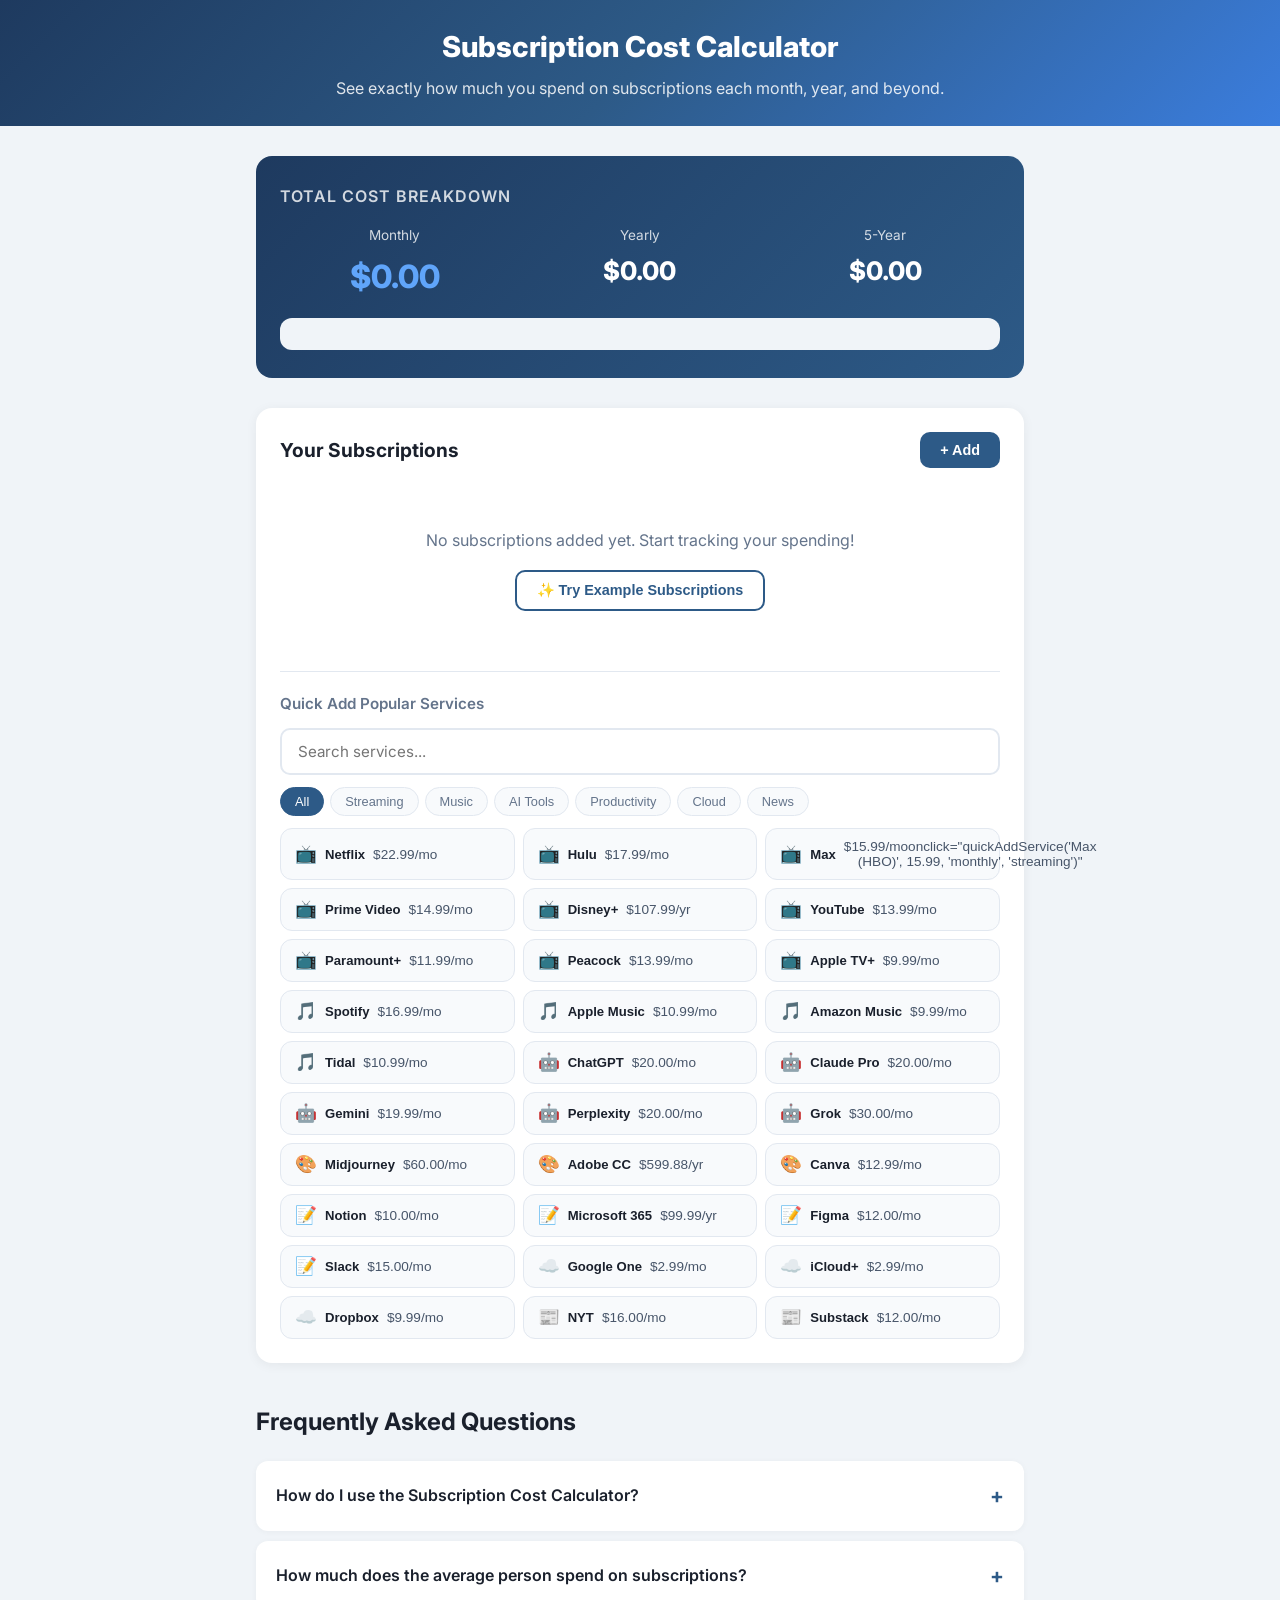
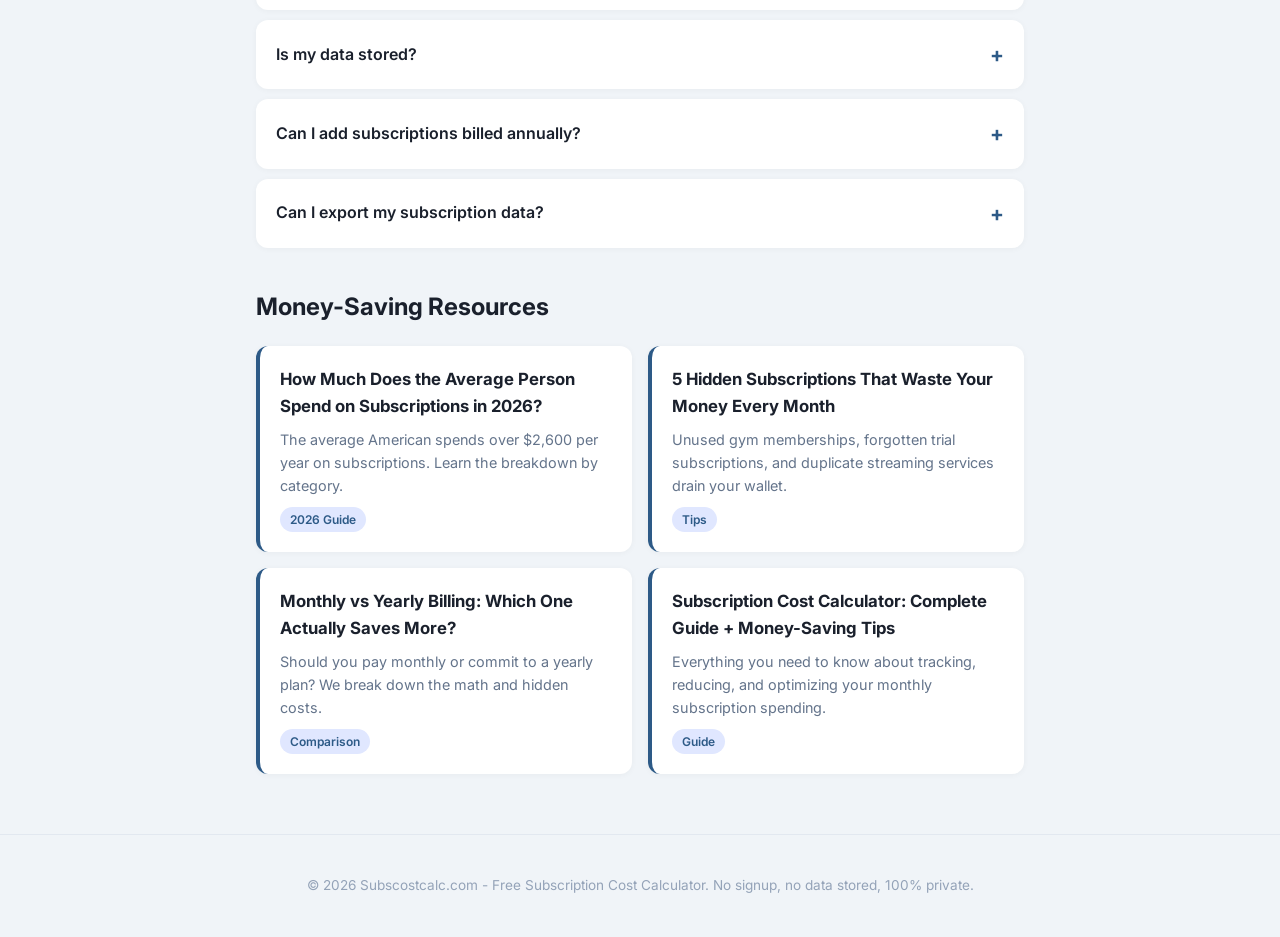
==== commit 81cdd259: "Fix Quick Add onclick position in HTML" ====
--- a/index.html
+++ b/index.html
@@ -71,41 +71,41 @@
         </div>
         <div class="quick-add-grid" id="quick-add-list">
           <!-- Streaming -->
-          <button type="button" class="quick-add-btn" data-category="streaming" data-name="Netflix" data-cost="22.99" data-cycle="monthly"><span class="qa-icon">📺</span><strong>Netflix</strong> $22.99/moonclick="quickAddService('Netflix', 22.99, 'monthly', 'streaming')"</button>
-          <button type="button" class="quick-add-btn" data-category="streaming" data-name="Hulu" data-cost="17.99" data-cycle="monthly"><span class="qa-icon">📺</span><strong>Hulu</strong> $17.99/moonclick="quickAddService('Hulu', 17.99, 'monthly', 'streaming')"</button>
-          <button type="button" class="quick-add-btn" data-category="streaming" data-name="Max (HBO)" data-cost="15.99" data-cycle="monthly"><span class="qa-icon">📺</span><strong>Max</strong> $15.99/moonclick="quickAddService('Max (HBO)', 15.99, 'monthly', 'streaming')"</button>
-          <button type="button" class="quick-add-btn" data-category="streaming" data-name="Amazon Prime Video" data-cost="14.99" data-cycle="monthly"><span class="qa-icon">📺</span><strong>Prime Video</strong> $14.99/moonclick="quickAddService('Amazon Prime Video', 14.99, 'monthly', 'streaming')"</button>
-          <button type="button" class="quick-add-btn" data-category="streaming" data-name="Disney+" data-cost="107.99" data-cycle="yearly"><span class="qa-icon">📺</span><strong>Disney+</strong> $107.99/yronclick="quickAddService('Disney+', 107.99, 'yearly', 'streaming')"</button>
-          <button type="button" class="quick-add-btn" data-category="streaming" data-name="YouTube Premium" data-cost="13.99" data-cycle="monthly"><span class="qa-icon">📺</span><strong>YouTube</strong> $13.99/moonclick="quickAddService('YouTube Premium', 13.99, 'monthly', 'streaming')"</button>
-          <button type="button" class="quick-add-btn" data-category="streaming" data-name="Paramount+" data-cost="11.99" data-cycle="monthly"><span class="qa-icon">📺</span><strong>Paramount+</strong> $11.99/moonclick="quickAddService('Paramount+', 11.99, 'monthly', 'streaming')"</button>
-          <button type="button" class="quick-add-btn" data-category="streaming" data-name="Peacock" data-cost="13.99" data-cycle="monthly"><span class="qa-icon">📺</span><strong>Peacock</strong> $13.99/moonclick="quickAddService('Peacock', 13.99, 'monthly', 'streaming')"</button>
-          <button type="button" class="quick-add-btn" data-category="streaming" data-name="Apple TV+" data-cost="9.99" data-cycle="monthly"><span class="qa-icon">📺</span><strong>Apple TV+</strong> $9.99/moonclick="quickAddService('Apple TV+', 9.99, 'monthly', 'streaming')"</button>
+          <button type="button" class="quick-add-btn" data-category="streaming" data-name="Netflix" data-cost="22.99" data-cycle="monthly" onclick="quickAddService('Netflix', 22.99, 'monthly', 'streaming')"><span class="qa-icon">📺</span><strong>Netflix</strong> $22.99/mo</button>
+          <button type="button" class="quick-add-btn" data-category="streaming" data-name="Hulu" data-cost="17.99" data-cycle="monthly" onclick="quickAddService('Hulu', 17.99, 'monthly', 'streaming')"><span class="qa-icon">📺</span><strong>Hulu</strong> $17.99/mo</button>
+          <button type="button" class="quick-add-btn" data-category="streaming" data-name="Max (HBO)" data-cost="15.99" data-cycle="monthly" onclick="quickAddService('Max (HBO)', 15.99, 'monthly', 'streaming')"><span class="qa-icon">📺</span><strong>Max</strong> $15.99/moonclick="quickAddService('Max (HBO)', 15.99, 'monthly', 'streaming')"</button>
+          <button type="button" class="quick-add-btn" data-category="streaming" data-name="Amazon Prime Video" data-cost="14.99" data-cycle="monthly" onclick="quickAddService('Amazon Prime Video', 14.99, 'monthly', 'streaming')"><span class="qa-icon">📺</span><strong>Prime Video</strong> $14.99/mo</button>
+          <button type="button" class="quick-add-btn" data-category="streaming" data-name="Disney+" data-cost="107.99" data-cycle="yearly" onclick="quickAddService('Disney+', 107.99, 'yearly', 'streaming')"><span class="qa-icon">📺</span><strong>Disney+</strong> $107.99/yr</button>
+          <button type="button" class="quick-add-btn" data-category="streaming" data-name="YouTube Premium" data-cost="13.99" data-cycle="monthly" onclick="quickAddService('YouTube Premium', 13.99, 'monthly', 'streaming')"><span class="qa-icon">📺</span><strong>YouTube</strong> $13.99/mo</button>
+          <button type="button" class="quick-add-btn" data-category="streaming" data-name="Paramount+" data-cost="11.99" data-cycle="monthly" onclick="quickAddService('Paramount+', 11.99, 'monthly', 'streaming')"><span class="qa-icon">📺</span><strong>Paramount+</strong> $11.99/mo</button>
+          <button type="button" class="quick-add-btn" data-category="streaming" data-name="Peacock" data-cost="13.99" data-cycle="monthly" onclick="quickAddService('Peacock', 13.99, 'monthly', 'streaming')"><span class="qa-icon">📺</span><strong>Peacock</strong> $13.99/mo</button>
+          <button type="button" class="quick-add-btn" data-category="streaming" data-name="Apple TV+" data-cost="9.99" data-cycle="monthly" onclick="quickAddService('Apple TV+', 9.99, 'monthly', 'streaming')"><span class="qa-icon">📺</span><strong>Apple TV+</strong> $9.99/mo</button>
           <!-- Music -->
-          <button type="button" class="quick-add-btn" data-category="music" data-name="Spotify" data-cost="16.99" data-cycle="monthly"><span class="qa-icon">🎵</span><strong>Spotify</strong> $16.99/moonclick="quickAddService('Spotify', 16.99, 'monthly', 'music')"</button>
-          <button type="button" class="quick-add-btn" data-category="music" data-name="Apple Music" data-cost="10.99" data-cycle="monthly"><span class="qa-icon">🎵</span><strong>Apple Music</strong> $10.99/moonclick="quickAddService('Apple Music', 10.99, 'monthly', 'music')"</button>
-          <button type="button" class="quick-add-btn" data-category="music" data-name="Amazon Music" data-cost="9.99" data-cycle="monthly"><span class="qa-icon">🎵</span><strong>Amazon Music</strong> $9.99/moonclick="quickAddService('Amazon Music', 9.99, 'monthly', 'music')"</button>
-          <button type="button" class="quick-add-btn" data-category="music" data-name="Tidal" data-cost="10.99" data-cycle="monthly"><span class="qa-icon">🎵</span><strong>Tidal</strong> $10.99/moonclick="quickAddService('Tidal', 10.99, 'monthly', 'music')"</button>
+          <button type="button" class="quick-add-btn" data-category="music" data-name="Spotify" data-cost="16.99" data-cycle="monthly" onclick="quickAddService('Spotify', 16.99, 'monthly', 'music')"><span class="qa-icon">🎵</span><strong>Spotify</strong> $16.99/mo</button>
+          <button type="button" class="quick-add-btn" data-category="music" data-name="Apple Music" data-cost="10.99" data-cycle="monthly" onclick="quickAddService('Apple Music', 10.99, 'monthly', 'music')"><span class="qa-icon">🎵</span><strong>Apple Music</strong> $10.99/mo</button>
+          <button type="button" class="quick-add-btn" data-category="music" data-name="Amazon Music" data-cost="9.99" data-cycle="monthly" onclick="quickAddService('Amazon Music', 9.99, 'monthly', 'music')"><span class="qa-icon">🎵</span><strong>Amazon Music</strong> $9.99/mo</button>
+          <button type="button" class="quick-add-btn" data-category="music" data-name="Tidal" data-cost="10.99" data-cycle="monthly" onclick="quickAddService('Tidal', 10.99, 'monthly', 'music')"><span class="qa-icon">🎵</span><strong>Tidal</strong> $10.99/mo</button>
           <!-- AI Tools -->
-          <button type="button" class="quick-add-btn" data-category="ai" data-name="ChatGPT Plus" data-cost="20.00" data-cycle="monthly"><span class="qa-icon">🤖</span><strong>ChatGPT</strong> $20.00/moonclick="quickAddService('ChatGPT Plus', 20.00, 'monthly', 'ai')"</button>
-          <button type="button" class="quick-add-btn" data-category="ai" data-name="Claude Pro" data-cost="20.00" data-cycle="monthly"><span class="qa-icon">🤖</span><strong>Claude Pro</strong> $20.00/moonclick="quickAddService('Claude Pro', 20.00, 'monthly', 'ai')"</button>
-          <button type="button" class="quick-add-btn" data-category="ai" data-name="Gemini Advanced" data-cost="19.99" data-cycle="monthly"><span class="qa-icon">🤖</span><strong>Gemini</strong> $19.99/moonclick="quickAddService('Gemini Advanced', 19.99, 'monthly', 'ai')"</button>
-          <button type="button" class="quick-add-btn" data-category="ai" data-name="Perplexity Pro" data-cost="20.00" data-cycle="monthly"><span class="qa-icon">🤖</span><strong>Perplexity</strong> $20.00/moonclick="quickAddService('Perplexity Pro', 20.00, 'monthly', 'ai')"</button>
-          <button type="button" class="quick-add-btn" data-category="ai" data-name="Grok SuperGrok" data-cost="30.00" data-cycle="monthly"><span class="qa-icon">🤖</span><strong>Grok</strong> $30.00/moonclick="quickAddService('Grok SuperGrok', 30.00, 'monthly', 'ai')"</button>
-          <button type="button" class="quick-add-btn" data-category="ai" data-name="Midjourney" data-cost="60.00" data-cycle="monthly"><span class="qa-icon">🎨</span><strong>Midjourney</strong> $60.00/moonclick="quickAddService('Midjourney', 60.00, 'monthly', 'ai')"</button>
-          <button type="button" class="quick-add-btn" data-category="ai" data-name="Adobe CC" data-cost="599.88" data-cycle="yearly"><span class="qa-icon">🎨</span><strong>Adobe CC</strong> $599.88/yronclick="quickAddService('Adobe CC', 599.88, 'yearly', 'ai')"</button>
-          <button type="button" class="quick-add-btn" data-category="ai" data-name="Canva Pro" data-cost="12.99" data-cycle="monthly"><span class="qa-icon">🎨</span><strong>Canva</strong> $12.99/moonclick="quickAddService('Canva Pro', 12.99, 'monthly', 'ai')"</button>
+          <button type="button" class="quick-add-btn" data-category="ai" data-name="ChatGPT Plus" data-cost="20.00" data-cycle="monthly" onclick="quickAddService('ChatGPT Plus', 20.00, 'monthly', 'ai')"><span class="qa-icon">🤖</span><strong>ChatGPT</strong> $20.00/mo</button>
+          <button type="button" class="quick-add-btn" data-category="ai" data-name="Claude Pro" data-cost="20.00" data-cycle="monthly" onclick="quickAddService('Claude Pro', 20.00, 'monthly', 'ai')"><span class="qa-icon">🤖</span><strong>Claude Pro</strong> $20.00/mo</button>
+          <button type="button" class="quick-add-btn" data-category="ai" data-name="Gemini Advanced" data-cost="19.99" data-cycle="monthly" onclick="quickAddService('Gemini Advanced', 19.99, 'monthly', 'ai')"><span class="qa-icon">🤖</span><strong>Gemini</strong> $19.99/mo</button>
+          <button type="button" class="quick-add-btn" data-category="ai" data-name="Perplexity Pro" data-cost="20.00" data-cycle="monthly" onclick="quickAddService('Perplexity Pro', 20.00, 'monthly', 'ai')"><span class="qa-icon">🤖</span><strong>Perplexity</strong> $20.00/mo</button>
+          <button type="button" class="quick-add-btn" data-category="ai" data-name="Grok SuperGrok" data-cost="30.00" data-cycle="monthly" onclick="quickAddService('Grok SuperGrok', 30.00, 'monthly', 'ai')"><span class="qa-icon">🤖</span><strong>Grok</strong> $30.00/mo</button>
+          <button type="button" class="quick-add-btn" data-category="ai" data-name="Midjourney" data-cost="60.00" data-cycle="monthly" onclick="quickAddService('Midjourney', 60.00, 'monthly', 'ai')"><span class="qa-icon">🎨</span><strong>Midjourney</strong> $60.00/mo</button>
+          <button type="button" class="quick-add-btn" data-category="ai" data-name="Adobe CC" data-cost="599.88" data-cycle="yearly" onclick="quickAddService('Adobe CC', 599.88, 'yearly', 'ai')"><span class="qa-icon">🎨</span><strong>Adobe CC</strong> $599.88/yr</button>
+          <button type="button" class="quick-add-btn" data-category="ai" data-name="Canva Pro" data-cost="12.99" data-cycle="monthly" onclick="quickAddService('Canva Pro', 12.99, 'monthly', 'ai')"><span class="qa-icon">🎨</span><strong>Canva</strong> $12.99/mo</button>
           <!-- Productivity -->
-          <button type="button" class="quick-add-btn" data-category="productivity" data-name="Notion Plus" data-cost="10.00" data-cycle="monthly"><span class="qa-icon">📝</span><strong>Notion</strong> $10.00/moonclick="quickAddService('Notion Plus', 10.00, 'monthly', 'productivity')"</button>
-          <button type="button" class="quick-add-btn" data-category="productivity" data-name="Microsoft 365" data-cost="99.99" data-cycle="yearly"><span class="qa-icon">📝</span><strong>Microsoft 365</strong> $99.99/yronclick="quickAddService('Microsoft 365', 99.99, 'yearly', 'productivity')"</button>
-          <button type="button" class="quick-add-btn" data-category="productivity" data-name="Figma" data-cost="12.00" data-cycle="monthly"><span class="qa-icon">📝</span><strong>Figma</strong> $12.00/moonclick="quickAddService('Figma', 12.00, 'monthly', 'productivity')"</button>
-          <button type="button" class="quick-add-btn" data-category="productivity" data-name="Slack Pro" data-cost="15.00" data-cycle="monthly"><span class="qa-icon">📝</span><strong>Slack</strong> $15.00/moonclick="quickAddService('Slack Pro', 15.00, 'monthly', 'productivity')"</button>
+          <button type="button" class="quick-add-btn" data-category="productivity" data-name="Notion Plus" data-cost="10.00" data-cycle="monthly" onclick="quickAddService('Notion Plus', 10.00, 'monthly', 'productivity')"><span class="qa-icon">📝</span><strong>Notion</strong> $10.00/mo</button>
+          <button type="button" class="quick-add-btn" data-category="productivity" data-name="Microsoft 365" data-cost="99.99" data-cycle="yearly" onclick="quickAddService('Microsoft 365', 99.99, 'yearly', 'productivity')"><span class="qa-icon">📝</span><strong>Microsoft 365</strong> $99.99/yr</button>
+          <button type="button" class="quick-add-btn" data-category="productivity" data-name="Figma" data-cost="12.00" data-cycle="monthly" onclick="quickAddService('Figma', 12.00, 'monthly', 'productivity')"><span class="qa-icon">📝</span><strong>Figma</strong> $12.00/mo</button>
+          <button type="button" class="quick-add-btn" data-category="productivity" data-name="Slack Pro" data-cost="15.00" data-cycle="monthly" onclick="quickAddService('Slack Pro', 15.00, 'monthly', 'productivity')"><span class="qa-icon">📝</span><strong>Slack</strong> $15.00/mo</button>
           <!-- Cloud -->
-          <button type="button" class="quick-add-btn" data-category="cloud" data-name="Google One" data-cost="2.99" data-cycle="monthly"><span class="qa-icon">☁️</span><strong>Google One</strong> $2.99/moonclick="quickAddService('Google One', 2.99, 'monthly', 'cloud')"</button>
-          <button type="button" class="quick-add-btn" data-category="cloud" data-name="iCloud+" data-cost="2.99" data-cycle="monthly"><span class="qa-icon">☁️</span><strong>iCloud+</strong> $2.99/moonclick="quickAddService('iCloud+', 2.99, 'monthly', 'cloud')"</button>
-          <button type="button" class="quick-add-btn" data-category="cloud" data-name="Dropbox Plus" data-cost="9.99" data-cycle="monthly"><span class="qa-icon">☁️</span><strong>Dropbox</strong> $9.99/moonclick="quickAddService('Dropbox Plus', 9.99, 'monthly', 'cloud')"</button>
+          <button type="button" class="quick-add-btn" data-category="cloud" data-name="Google One" data-cost="2.99" data-cycle="monthly" onclick="quickAddService('Google One', 2.99, 'monthly', 'cloud')"><span class="qa-icon">☁️</span><strong>Google One</strong> $2.99/mo</button>
+          <button type="button" class="quick-add-btn" data-category="cloud" data-name="iCloud+" data-cost="2.99" data-cycle="monthly" onclick="quickAddService('iCloud+', 2.99, 'monthly', 'cloud')"><span class="qa-icon">☁️</span><strong>iCloud+</strong> $2.99/mo</button>
+          <button type="button" class="quick-add-btn" data-category="cloud" data-name="Dropbox Plus" data-cost="9.99" data-cycle="monthly" onclick="quickAddService('Dropbox Plus', 9.99, 'monthly', 'cloud')"><span class="qa-icon">☁️</span><strong>Dropbox</strong> $9.99/mo</button>
           <!-- News -->
-          <button type="button" class="quick-add-btn" data-category="news" data-name="NYT" data-cost="16.00" data-cycle="monthly"><span class="qa-icon">📰</span><strong>NYT</strong> $16.00/moonclick="quickAddService('NYT', 16.00, 'monthly', 'news')"</button>
-          <button type="button" class="quick-add-btn" data-category="news" data-name="Substack" data-cost="12.00" data-cycle="monthly"><span class="qa-icon">📰</span><strong>Substack</strong> $12.00/moonclick="quickAddService('Substack', 12.00, 'monthly', 'news')"</button>
+          <button type="button" class="quick-add-btn" data-category="news" data-name="NYT" data-cost="16.00" data-cycle="monthly" onclick="quickAddService('NYT', 16.00, 'monthly', 'news')"><span class="qa-icon">📰</span><strong>NYT</strong> $16.00/mo</button>
+          <button type="button" class="quick-add-btn" data-category="news" data-name="Substack" data-cost="12.00" data-cycle="monthly" onclick="quickAddService('Substack', 12.00, 'monthly', 'news')"><span class="qa-icon">📰</span><strong>Substack</strong> $12.00/mo</button>
         </div>
               </div>
       </div>
@@ -152,50 +152,6 @@
 
   <div id="toast" class="toast"></div>
   
-<script>
-function quickAddService(name, cost, cycle, category) {
-    try {
-        var subs = JSON.parse(localStorage.getItem('subscostcalc_subs') || '[]');
-        for (var i = 0; i < subs.length; i++) {
-            if (subs[i].name.toLowerCase() === name.toLowerCase()) {
-                alert(name + ' already added!');
-                return;
-            }
-        }
-        var monthly = cycle === 'yearly' ? cost / 12 : cost;
-        subs.push({ name: name, originalCost: cost, cycle: cycle, monthlyCost: monthly, category: category });
-        localStorage.setItem('subscostcalc_subs', JSON.stringify(subs));
-        
-        var listEl = document.getElementById('subscriptions-list');
-        var emptyEl = document.getElementById('empty-state');
-        if (emptyEl) emptyEl.style.display = 'none';
-        
-        var div = document.createElement('div');
-        div.className = 'sub-card';
-        var cycleText = cycle === 'yearly' ? 'Yearly: $' + cost.toFixed(2) + ' (~$' + monthly.toFixed(2) + '/mo)' : 'Monthly: $' + cost.toFixed(2);
-        div.innerHTML = '<div class="sub-header"><span class="sub-name">' + name + '</span><span class="sub-cost">$' + monthly.toFixed(2) + '/mo</span></div><div class="sub-details">' + cycleText + '</div><div class="sub-actions"><button class="btn btn-outline" onclick="editSub(subs.length-1)">Edit</button><button class="btn btn-danger" onclick="removeSub(subs.length-1)">Remove</button></div>';
-        listEl.appendChild(div);
-        
-        var totalMonthly = 0;
-        for (var j = 0; j < subs.length; j++) totalMonthly += subs[j].monthlyCost;
-        var monthlyEl = document.getElementById('monthly-total');
-        var yearlyEl = document.getElementById('yearly-total');
-        var fiveYearEl = document.getElementById('five-year-total');
-        var insightEl = document.getElementById('insight-text');
-        if (monthlyEl) monthlyEl.textContent = '$' + totalMonthly.toFixed(2);
-        if (yearlyEl) yearlyEl.textContent = '$' + (totalMonthly * 12).toFixed(2);
-        if (fiveYearEl) fiveYearEl.textContent = '$' + (totalMonthly * 12 * 5).toFixed(2);
-        if (insightEl) insightEl.textContent = 'You spend $' + (totalMonthly * 12).toFixed(2) + ' per year on subscriptions!';
-        
-        var exportBtn = document.getElementById('export-btn');
-        if (exportBtn) exportBtn.style.display = 'inline-block';
-        
-        alert(name + ' added! Monthly: $' + monthly.toFixed(2));
-    } catch(e) {
-        alert('Error: ' + e.message);
-    }
-}
-</script>
 <script src="js/app.js?v=1780412732"></script>
 </body>
 </html>
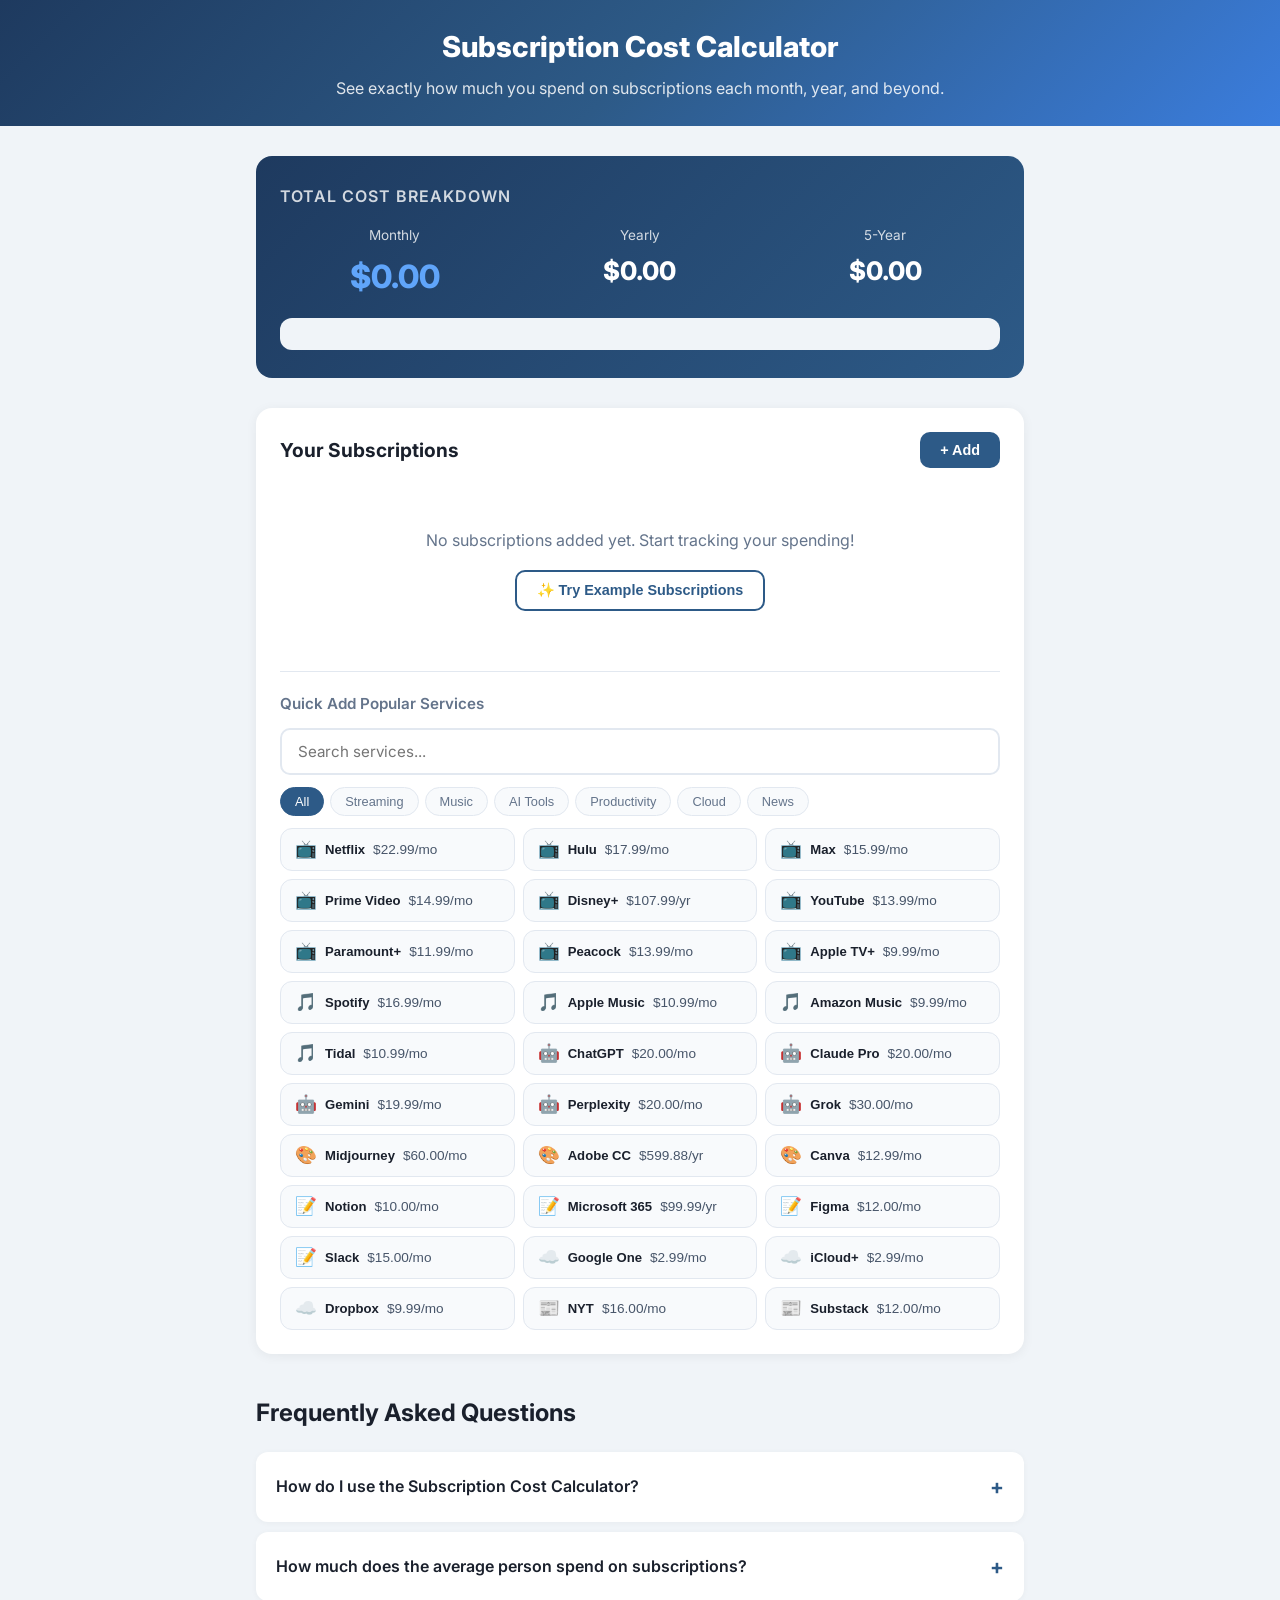
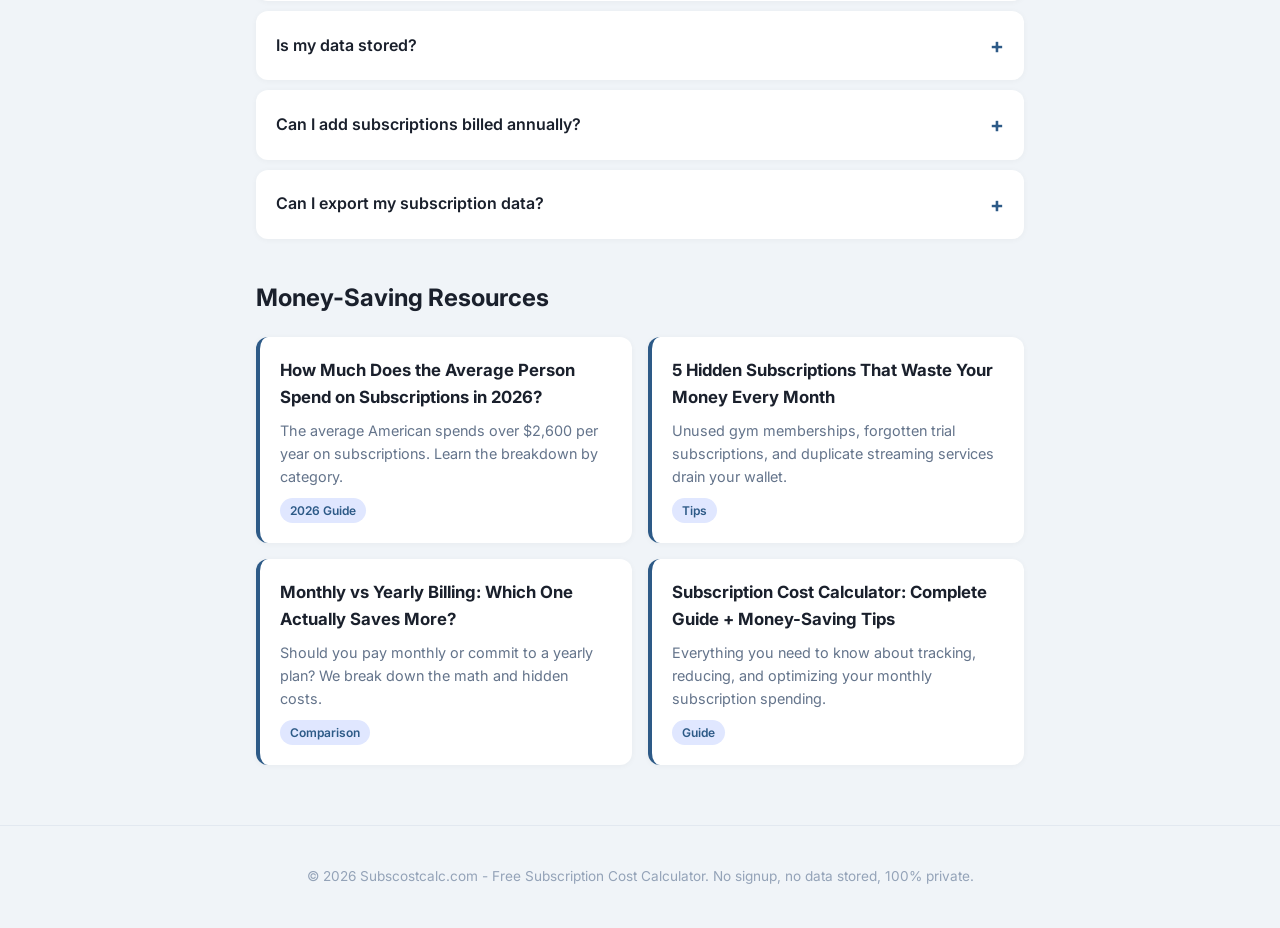
==== commit d1e44bc8: "fix: add missing </button> on Max (HBO) quick-add button" ====
--- a/index.html
+++ b/index.html
@@ -73,7 +73,7 @@
           <!-- Streaming -->
           <button type="button" class="quick-add-btn" data-category="streaming" data-name="Netflix" data-cost="22.99" data-cycle="monthly" onclick="quickAddService('Netflix', 22.99, 'monthly', 'streaming')"><span class="qa-icon">📺</span><strong>Netflix</strong> $22.99/mo</button>
           <button type="button" class="quick-add-btn" data-category="streaming" data-name="Hulu" data-cost="17.99" data-cycle="monthly" onclick="quickAddService('Hulu', 17.99, 'monthly', 'streaming')"><span class="qa-icon">📺</span><strong>Hulu</strong> $17.99/mo</button>
-          <button type="button" class="quick-add-btn" data-category="streaming" data-name="Max (HBO)" data-cost="15.99" data-cycle="monthly" onclick="quickAddService('Max (HBO)', 15.99, 'monthly', 'streaming')"><span class="qa-icon">📺</span><strong>Max</strong> $15.99/moonclick="quickAddService('Max (HBO)', 15.99, 'monthly', 'streaming')"</button>
+          <button type="button" class="quick-add-btn" data-category="streaming" data-name="Max (HBO)" data-cost="15.99" data-cycle="monthly" onclick="quickAddService('Max (HBO)', 15.99, 'monthly', 'streaming')"><span class="qa-icon">📺</span><strong>Max</strong> $15.99/mo</button>
           <button type="button" class="quick-add-btn" data-category="streaming" data-name="Amazon Prime Video" data-cost="14.99" data-cycle="monthly" onclick="quickAddService('Amazon Prime Video', 14.99, 'monthly', 'streaming')"><span class="qa-icon">📺</span><strong>Prime Video</strong> $14.99/mo</button>
           <button type="button" class="quick-add-btn" data-category="streaming" data-name="Disney+" data-cost="107.99" data-cycle="yearly" onclick="quickAddService('Disney+', 107.99, 'yearly', 'streaming')"><span class="qa-icon">📺</span><strong>Disney+</strong> $107.99/yr</button>
           <button type="button" class="quick-add-btn" data-category="streaming" data-name="YouTube Premium" data-cost="13.99" data-cycle="monthly" onclick="quickAddService('YouTube Premium', 13.99, 'monthly', 'streaming')"><span class="qa-icon">📺</span><strong>YouTube</strong> $13.99/mo</button>
@@ -152,6 +152,6 @@
 
   <div id="toast" class="toast"></div>
   
-<script src="js/app.js?v=1780412732"></script>
+<script src="js/app.js?v=1780422352"></script>
 </body>
 </html>
